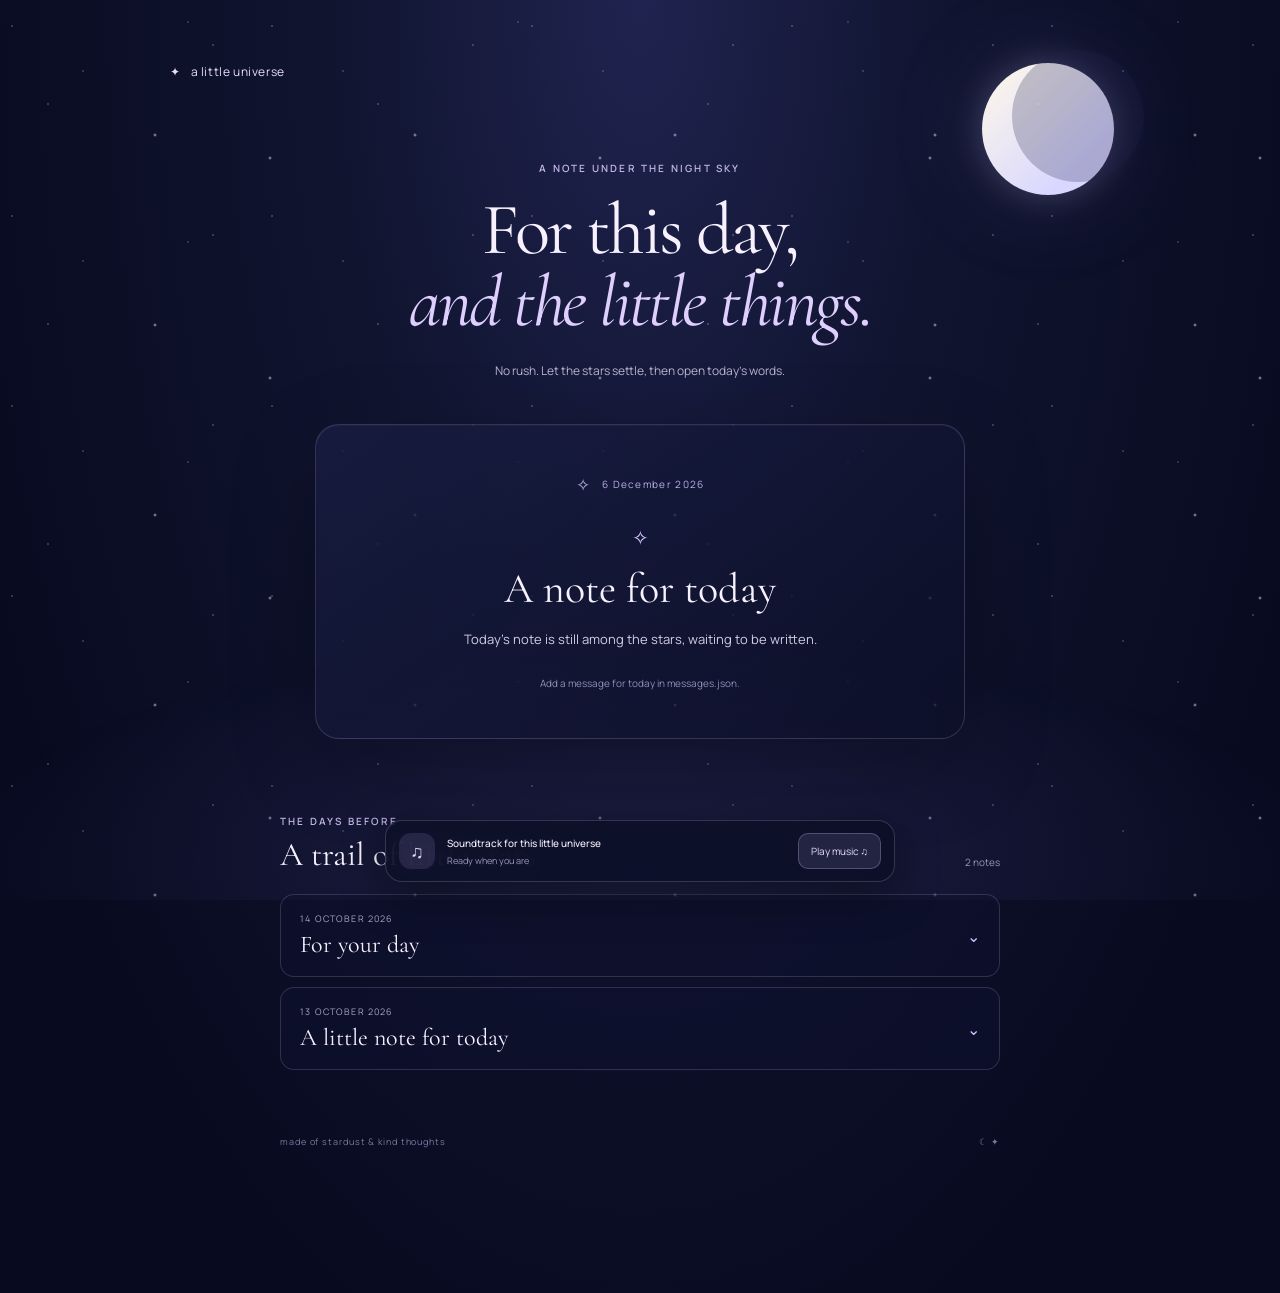
==== index.html @ 82e2c215 "Add files via upload" ====
<!doctype html>
<html lang="en">
<head>
<meta charset="utf-8"><meta name="viewport" content="width=device-width, initial-scale=1"><meta name="theme-color" content="#080b20"><meta name="description" content="A small universe of thoughtful daily messages."><title>A Little Universe ✦</title>
<link rel="preconnect" href="https://fonts.googleapis.com"><link rel="preconnect" href="https://fonts.gstatic.com" crossorigin><link href="https://fonts.googleapis.com/css2?family=Cormorant+Garamond:wght@400;500;600&family=Manrope:wght@300;400;500;600&display=swap" rel="stylesheet"><link rel="stylesheet" href="./styles.css"><script src="./app.js" defer></script>
</head>
<body>
<div class="sky" aria-hidden="true"><div class="moon"></div><div class="stars stars-a"></div><div class="stars stars-b"></div><div class="shooting-star"></div><div class="horizon-glow"></div></div>
<main class="shell">
<section id="universe" class="universe"><header class="topbar"><a class="wordmark" href="#" aria-label="A Little Universe home">✦ <span>a little universe</span></a></header>
<section class="welcome"><p class="eyebrow">A NOTE UNDER THE NIGHT SKY</p><h1>For this day,<br><em>and the little things.</em></h1><p class="welcome-copy">No rush. Let the stars settle, then open today's words.</p></section>
<section class="message-card panel" aria-live="polite"><div class="card-topline"><span class="tiny-star">✧</span><span id="today-date" class="date-label"></span></div><div id="today-content" class="today-content"><div class="placeholder-orbit">✧</div><h2>One small moment</h2><p>Your note is waiting here.</p></div><button id="reveal-button" class="primary-button reveal-button" type="button">Reveal today's message <span>♡</span></button><p id="reveal-hint" class="hint">A little note, just for today.</p></section>
<section class="archive-section"><div class="section-heading"><div><p class="eyebrow">THE DAYS BEFORE</p><h2>A trail of little stars</h2></div><span class="archive-count" id="archive-count">0 notes</span></div><div id="archive-list" class="archive-list"></div><p id="archive-empty" class="empty-note hidden">The older stars will appear here as the days go by.</p></section>
<footer class="footer"><span>made of stardust & kind thoughts</span><span>☾ ✦</span></footer></section>
</main>
<div id="music-dock" class="music-dock"><div class="music-symbol">♫</div><div class="music-copy"><strong>Soundtrack for this little universe</strong><span id="music-status">Ready when you are</span></div><button id="music-toggle" class="music-button" type="button">Play music ♫</button></div><div id="player-holder" class="player-holder" aria-hidden="true"></div>
</body></html>
---- styles.css ----
:root{color-scheme:dark;--night:#080b20;--ink:#f7f1ff;--muted:#b9b5d1;--lilac:#d8c5ff;--line:rgba(228,219,255,.16)}*{box-sizing:border-box}html{min-height:100%;background:var(--night)}body{margin:0;min-height:100vh;color:var(--ink);font-family:Manrope,sans-serif;background:radial-gradient(ellipse at 50% 0%,#20234f 0%,#10142f 35%,#080b20 78%);overflow-x:hidden}button,input{font:inherit}button{cursor:pointer}button:focus-visible,input:focus-visible{outline:2px solid #e1caff;outline-offset:4px}.sky{position:fixed;inset:0;overflow:hidden;pointer-events:none;z-index:0}.moon{position:absolute;top:7%;right:13%;width:clamp(74px,11vw,132px);aspect-ratio:1;border-radius:50%;background:linear-gradient(135deg,#fff9e8,#d9d7ff 75%);box-shadow:0 0 34px #dad5ff38,0 0 110px #a99fff24}.moon:after{content:"";position:absolute;width:100%;height:100%;border-radius:50%;background:#20234b;left:23%;top:-10%;opacity:.25}.stars{position:absolute;inset:0;opacity:.65;background-repeat:repeat}.stars-a{background-image:radial-gradient(1px 1px at 12px 26px,#fff,transparent),radial-gradient(1px 1px at 83px 71px,#d8d5ff,transparent),radial-gradient(2px 2px at 155px 135px,#fff,transparent),radial-gradient(1px 1px at 213px 45px,#fff,transparent);background-size:260px 190px;animation:twinkle 7s ease-in-out infinite alternate}.stars-b{background-image:radial-gradient(1px 1px at 48px 104px,#fff,transparent),radial-gradient(1px 1px at 188px 22px,#c8c7ff,transparent),radial-gradient(2px 2px at 270px 158px,#fff,transparent);background-size:330px 220px;animation:twinkle 9s ease-in-out infinite alternate-reverse}.shooting-star{position:absolute;top:17%;left:12%;width:90px;height:1px;background:linear-gradient(90deg,transparent,#ffffffcc,transparent);transform:rotate(-35deg);opacity:0;animation:shooting 13s ease-in-out 3s infinite}.horizon-glow{position:absolute;bottom:-24%;left:-10%;width:120%;height:55%;background:radial-gradient(ellipse,#53499438,transparent 65%)}.shell{position:relative;z-index:1;width:min(100% - 36px,940px);margin:0 auto;padding:7vh 0 145px}.panel{background:linear-gradient(145deg,#191d42c7,#0c0f27b8);border:1px solid var(--line);box-shadow:0 25px 90px #0003,inset 0 1px #ffffff09;backdrop-filter:blur(16px)}.gate{width:min(100%,490px);margin:4vh auto 0;padding:clamp(30px,7vw,58px);border-radius:28px;text-align:center}.tiny-orbit{width:55px;height:55px;margin:0 auto 24px;border:1px solid #dcd0ff59;border-radius:50%;display:grid;place-items:center;color:var(--lilac);font-size:25px;box-shadow:0 0 30px #c0a8ff1f}.eyebrow{margin:0 0 16px;font-size:10px;letter-spacing:.22em;font-weight:600;color:#c3b7e9}h1,h2{font-family:"Cormorant Garamond",Georgia,serif;font-weight:400}.gate h1,.welcome h1{margin:0;font-size:clamp(47px,8vw,73px);line-height:.98;letter-spacing:-.035em}h1 em{color:#dfcfff;font-weight:400}.intro{color:var(--muted);line-height:1.8;font-size:13px;margin:22px 0 32px}.login-form{text-align:left}.login-form label{display:block;margin:0 0 9px;font-size:11px;letter-spacing:.08em;color:#d9d3ed}.password-wrap{position:relative}.password-wrap input{width:100%;border:1px solid #e0d8ff33;border-radius:12px;background:#0508197a;padding:15px 48px 15px 15px;color:white;outline:none}.password-wrap input::placeholder{color:#777996}.eye-button{position:absolute;right:7px;top:50%;transform:translateY(-50%);background:transparent;border:0;color:#bcb2e4;padding:9px}.primary-button{border:1px solid #ffffff42;color:#20182e;background:linear-gradient(105deg,#f0e4ff,#cdb7ff);border-radius:12px;padding:14px 18px;width:100%;margin-top:14px;font-size:12px;font-weight:600;box-shadow:0 8px 28px #ae91ff1f;transition:transform .25s,box-shadow .25s}.primary-button:hover{transform:translateY(-2px);box-shadow:0 12px 32px #ae91ff33}.primary-button span{margin-left:8px;font-size:16px}.error{min-height:16px;margin:10px 0 0;font-size:11px;color:#ffb8cf;text-align:center}.gate-foot{color:#777caa;font-size:10px;letter-spacing:.1em;margin:30px 0 0}.hidden{display:none!important}.universe{animation:fade-up .8s ease both}.topbar{display:flex;align-items:center;justify-content:space-between;gap:15px;margin-bottom:9vh}.wordmark{text-decoration:none;color:#e7dcff;display:flex;gap:10px;align-items:center;font-size:12px;letter-spacing:.05em}.quiet-button{border:1px solid var(--line);border-radius:99px;background:#10122d59;color:#c7c0e2;padding:9px 13px;font-size:10px}.welcome{text-align:center;margin-bottom:42px}.welcome .eyebrow{margin-bottom:20px}.welcome-copy{color:var(--muted);font-size:12px;line-height:1.8;margin:22px auto 0;max-width:360px}.message-card{width:min(100%,650px);margin:0 auto;border-radius:24px;padding:clamp(25px,6vw,48px);text-align:center;min-height:300px}.card-topline{display:flex;align-items:center;justify-content:center;gap:11px;color:#bcb1e4;font-size:10px;letter-spacing:.13em}.tiny-star{font-size:17px}.today-content{padding:28px 0 10px}.placeholder-orbit{margin:0 auto 12px;font-size:20px;color:#dfcaff;animation:breathe 4s ease-in-out infinite}.today-content h2{font-size:clamp(30px,5vw,42px);margin:0 0 13px}.today-content p{white-space:pre-wrap;color:#d2cee3;line-height:1.95;font-size:13px;max-width:470px;margin:0 auto}.reveal-button{max-width:285px;margin-top:24px}.hint{font-size:10px;color:#8f91b6;margin:14px 0 0}.archive-section{margin:75px auto 0;width:min(100%,720px)}.section-heading{display:flex;align-items:end;justify-content:space-between;gap:15px;margin-bottom:20px}.section-heading .eyebrow{margin-bottom:7px}.section-heading h2{font-size:33px;margin:0}.archive-count{color:#9996bb;font-size:10px;white-space:nowrap;padding-bottom:5px}.archive-list{display:grid;gap:10px}.archive-item{border:1px solid var(--line);border-radius:14px;background:#10133085;overflow:hidden}.archive-toggle{display:flex;width:100%;text-align:left;align-items:center;justify-content:space-between;gap:20px;padding:17px 19px;background:transparent;border:0;color:var(--ink)}.archive-meta{display:grid;gap:5px}.archive-date{color:#a9a5c9;font-size:9px;letter-spacing:.13em;text-transform:uppercase}.archive-title{font-family:"Cormorant Garamond",Georgia,serif;font-size:24px;font-weight:400}.archive-chevron{color:#d7c5ff;transition:transform .2s}.archive-item.open .archive-chevron{transform:rotate(180deg)}.archive-message{display:none;border-top:1px solid var(--line);padding:18px 20px 22px;color:#d1cde1;font-size:12px;line-height:1.9;white-space:pre-wrap}.archive-item.open .archive-message{display:block;animation:fade-up .35s ease both}.empty-note{font-size:12px;color:#a5a0c3;border:1px dashed var(--line);border-radius:14px;padding:25px;text-align:center}.footer{display:flex;justify-content:space-between;margin:65px auto 0;max-width:720px;color:#777b9f;font-size:9px;letter-spacing:.1em}.music-dock{position:fixed;z-index:5;left:50%;bottom:18px;transform:translateX(-50%);width:min(calc(100% - 28px),510px);display:flex;align-items:center;gap:12px;padding:12px 13px;border:1px solid #dfd5ff30;border-radius:17px;background:#0c0f27e0;box-shadow:0 12px 45px #0006;backdrop-filter:blur(20px)}.music-symbol{flex:0 0 36px;width:36px;height:36px;border-radius:12px;display:grid;place-items:center;color:#e6d9ff;background:#cab3ff21;font-size:18px}.music-copy{flex:1;min-width:0;display:grid;gap:4px}.music-copy strong{font-size:10px;font-weight:500}.music-copy span{color:#9996b9;font-size:9px}.music-button{border:1px solid #ded1ff40;background:#cdb9ff1f;color:#e7ddff;border-radius:10px;padding:10px 12px;font-size:10px;white-space:nowrap}.player-holder{position:fixed;width:1px;height:1px;left:-10px;bottom:-10px;overflow:hidden}@keyframes twinkle{from{opacity:.32}to{opacity:.82}}@keyframes shooting{0%,72%,100%{opacity:0;transform:translate(0,0) rotate(-35deg)}74%{opacity:.8}79%{opacity:0;transform:translate(140px,90px) rotate(-35deg)}}@keyframes breathe{0%,100%{opacity:.65;transform:scale(1)}50%{opacity:1;transform:scale(1.08)}}@keyframes fade-up{from{opacity:0;transform:translateY(9px)}to{opacity:1;transform:translateY(0)}}@media(prefers-reduced-motion:reduce){*,*::before,*::after{animation-duration:.01ms!important;animation-iteration-count:1!important;scroll-behavior:auto!important;transition-duration:.01ms!important}}@media(max-width:560px){.shell{width:min(100% - 24px,940px);padding-top:5vh}.gate{margin-top:3vh;border-radius:22px}.moon{top:4%;right:-4%;opacity:.72}.topbar{margin-bottom:7vh}.welcome h1{font-size:clamp(44px,13vw,62px)}.message-card{border-radius:20px}.archive-section{margin-top:58px}.section-heading h2{font-size:29px}.music-dock{bottom:10px;gap:8px;padding:9px}.music-copy strong{font-size:9px}.music-button{padding:10px 9px}}
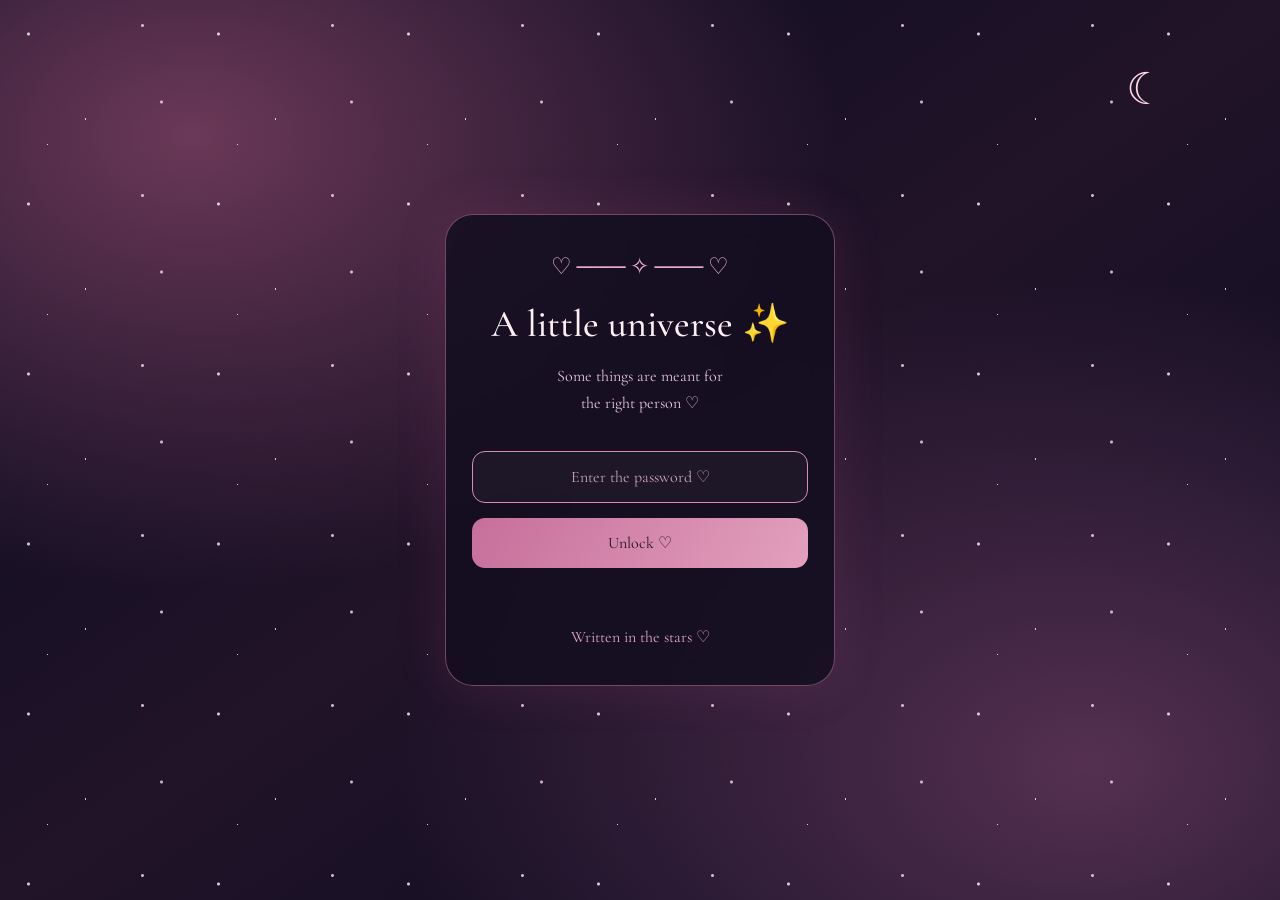
==== commit dcebcfde: "Update index.html" ====
--- a/index.html
+++ b/index.html
@@ -1,10 +1,134 @@
+
 <!doctype html>
 <html lang="en">
 <head>
 <meta charset="utf-8"><meta name="viewport" content="width=device-width, initial-scale=1"><meta name="theme-color" content="#080b20"><meta name="description" content="A small universe of thoughtful daily messages."><title>A Little Universe ✦</title>
 <link rel="preconnect" href="https://fonts.googleapis.com"><link rel="preconnect" href="https://fonts.gstatic.com" crossorigin><link href="https://fonts.googleapis.com/css2?family=Cormorant+Garamond:wght@400;500;600&family=Manrope:wght@300;400;500;600&display=swap" rel="stylesheet"><link rel="stylesheet" href="./styles.css"><script src="./app.js" defer></script>
+
+<style>
+/* Password screen only — existing website styles remain unchanged */
+#password-screen {
+  position: fixed;
+  inset: 0;
+  z-index: 10000;
+  display: flex;
+  align-items: center;
+  justify-content: center;
+  padding: 24px;
+  overflow: auto;
+  color: #fff0f6;
+  text-align: center;
+  font-family: 'Cormorant Garamond', Georgia, serif;
+  background:
+    radial-gradient(ellipse at 15% 15%, #6b3858 0%, transparent 42%),
+    radial-gradient(ellipse at 85% 85%, #553050 0%, transparent 45%),
+    linear-gradient(145deg, #080b20, #211328, #080b20);
+}
+#password-screen[hidden] { display: none !important; }
+.password-stars {
+  position: absolute;
+  inset: 0;
+  pointer-events: none;
+  opacity: .8;
+  background-image:
+    radial-gradient(2px 2px at 15% 20%, #fff 50%, transparent 100%),
+    radial-gradient(2px 2px at 75% 15%, #ffd8e9 50%, transparent 100%),
+    radial-gradient(1px 1px at 45% 70%, #fff 50%, transparent 100%),
+    radial-gradient(2px 2px at 85% 60%, #ffd8e9 50%, transparent 100%),
+    radial-gradient(1px 1px at 25% 85%, #fff 50%, transparent 100%);
+  background-size: 190px 170px;
+}
+.password-moon {
+  position: absolute;
+  top: 7%;
+  right: 9%;
+  color: #ffd7e7;
+  font-size: 44px;
+}
+.password-card {
+  position: relative;
+  width: 100%;
+  max-width: 390px;
+  padding: 38px 26px;
+  border: 1px solid #d98bb477;
+  border-radius: 28px;
+  background: #130e20dc;
+  box-shadow: 0 0 50px #d45b9b25;
+  backdrop-filter: blur(12px);
+}
+.password-ornament { color: #f5b3d0; font-size: 23px; }
+.password-card h1 {
+  margin: 20px 0 12px;
+  font-family: 'Cormorant Garamond', Georgia, serif;
+  font-size: 38px;
+  font-weight: 500;
+  color: #fff0f6;
+}
+.password-card p {
+  color: #e6c9dc;
+  line-height: 1.7;
+}
+#password-input {
+  width: 100%;
+  margin-top: 18px;
+  padding: 15px;
+  border: 1px solid #d98bb4;
+  border-radius: 13px;
+  outline: none;
+  background: #ffffff08;
+  color: white;
+  text-align: center;
+  font-size: 16px;
+}
+#password-input::placeholder { color: #c7a4ba; }
+#password-submit {
+  width: 100%;
+  margin-top: 15px;
+  padding: 15px;
+  border: none;
+  border-radius: 13px;
+  background: linear-gradient(120deg, #c66f9b, #e3a0bd);
+  color: #281326;
+  font-size: 16px;
+  cursor: pointer;
+}
+#password-error {
+  min-height: 22px;
+  margin-bottom: 0;
+  color: #ffb9d4;
+  font-family: 'Manrope', sans-serif;
+  font-size: 13px;
+}
+.password-footer { margin-top: 24px; color: #dca9c6; }
+</style>
 </head>
+
 <body>
+
+<!-- New romantic password screen -->
+<div id="password-screen">
+  <div class="password-stars" aria-hidden="true"></div>
+  <div class="password-moon" aria-hidden="true">☾</div>
+
+  <section class="password-card">
+    <div class="password-ornament">♡ ─── ✧ ─── ♡</div>
+    <h1>A little universe ✨</h1>
+    <p>Some things are meant for<br>the right person ♡</p>
+
+    <form id="password-form">
+      <input id="password-input" type="password"
+        placeholder="Enter the password ♡"
+        autocomplete="off" required>
+      <button id="password-submit" type="submit">Unlock ♡</button>
+      <p id="password-error" aria-live="polite"></p>
+    </form>
+
+    <div class="password-footer">Written in the stars ♡</div>
+  </section>
+</div>
+
+<!-- Your original website interface — unchanged -->
+<div id="website-content" hidden>
 <div class="sky" aria-hidden="true"><div class="moon"></div><div class="stars stars-a"></div><div class="stars stars-b"></div><div class="shooting-star"></div><div class="horizon-glow"></div></div>
 <main class="shell">
 <section id="universe" class="universe"><header class="topbar"><a class="wordmark" href="#" aria-label="A Little Universe home">✦ <span>a little universe</span></a></header>
@@ -14,4 +138,33 @@
 <footer class="footer"><span>made of stardust & kind thoughts</span><span>☾ ✦</span></footer></section>
 </main>
 <div id="music-dock" class="music-dock"><div class="music-symbol">♫</div><div class="music-copy"><strong>Soundtrack for this little universe</strong><span id="music-status">Ready when you are</span></div><button id="music-toggle" class="music-button" type="button">Play music ♫</button></div><div id="player-holder" class="player-holder" aria-hidden="true"></div>
-</body></html>
+</div>
+
+<script>
+(function () {
+  const screen = document.getElementById("password-screen");
+  const content = document.getElementById("website-content");
+  const form = document.getElementById("password-form");
+  const input = document.getElementById("password-input");
+  const error = document.getElementById("password-error");
+
+  // Keep the existing interface hidden until the correct password is entered.
+  form.addEventListener("submit", function (event) {
+    event.preventDefault();
+
+    if (input.value === "Muskan") {
+      screen.hidden = true;
+      content.hidden = false;
+      content.removeAttribute("hidden");
+      input.value = "";
+    } else {
+      error.textContent = "Not quite! Try again ♡";
+      input.value = "";
+      input.focus();
+    }
+  });
+})();
+</script>
+
+</body>
+</html>
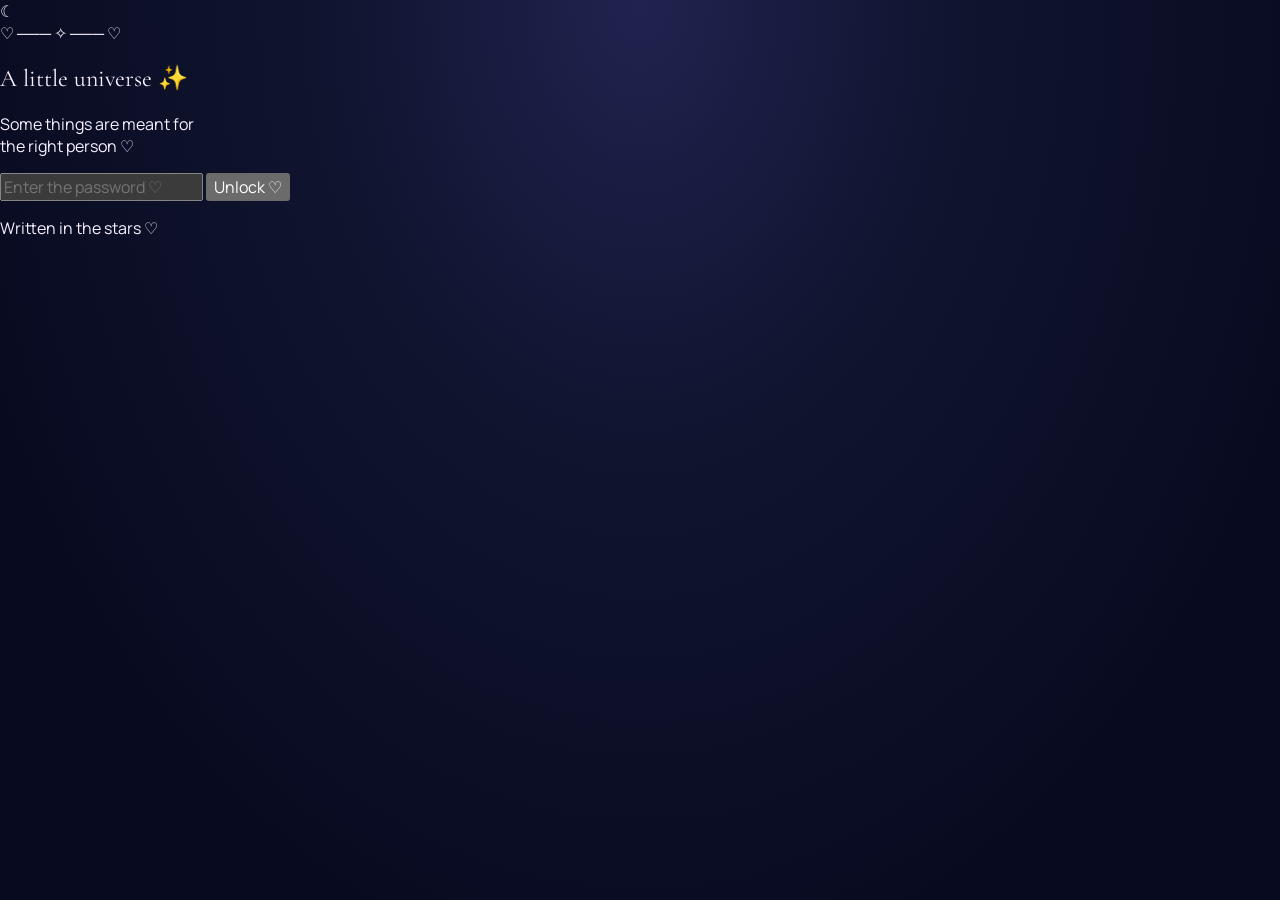
==== commit 1aaee56e: "Update index.html" ====
--- a/index.html
+++ b/index.html
@@ -2,169 +2,137 @@
 <!doctype html>
 <html lang="en">
 <head>
-<meta charset="utf-8"><meta name="viewport" content="width=device-width, initial-scale=1"><meta name="theme-color" content="#080b20"><meta name="description" content="A small universe of thoughtful daily messages."><title>A Little Universe ✦</title>
-<link rel="preconnect" href="https://fonts.googleapis.com"><link rel="preconnect" href="https://fonts.gstatic.com" crossorigin><link href="https://fonts.googleapis.com/css2?family=Cormorant+Garamond:wght@400;500;600&family=Manrope:wght@300;400;500;600&display=swap" rel="stylesheet"><link rel="stylesheet" href="./styles.css"><script src="./app.js" defer></script>
+  <meta charset="utf-8">
+  <meta name="viewport" content="width=device-width, initial-scale=1">
+  <meta name="theme-color" content="#080b20">
+  <meta name="description" content="A small universe of thoughtful daily messages.">
+  <title>A Little Universe ✦</title>
 
-<style>
-/* Password screen only — existing website styles remain unchanged */
-#password-screen {
-  position: fixed;
-  inset: 0;
-  z-index: 10000;
-  display: flex;
-  align-items: center;
-  justify-content: center;
-  padding: 24px;
-  overflow: auto;
-  color: #fff0f6;
-  text-align: center;
-  font-family: 'Cormorant Garamond', Georgia, serif;
-  background:
-    radial-gradient(ellipse at 15% 15%, #6b3858 0%, transparent 42%),
-    radial-gradient(ellipse at 85% 85%, #553050 0%, transparent 45%),
-    linear-gradient(145deg, #080b20, #211328, #080b20);
-}
-#password-screen[hidden] { display: none !important; }
-.password-stars {
-  position: absolute;
-  inset: 0;
-  pointer-events: none;
-  opacity: .8;
-  background-image:
-    radial-gradient(2px 2px at 15% 20%, #fff 50%, transparent 100%),
-    radial-gradient(2px 2px at 75% 15%, #ffd8e9 50%, transparent 100%),
-    radial-gradient(1px 1px at 45% 70%, #fff 50%, transparent 100%),
-    radial-gradient(2px 2px at 85% 60%, #ffd8e9 50%, transparent 100%),
-    radial-gradient(1px 1px at 25% 85%, #fff 50%, transparent 100%);
-  background-size: 190px 170px;
-}
-.password-moon {
-  position: absolute;
-  top: 7%;
-  right: 9%;
-  color: #ffd7e7;
-  font-size: 44px;
-}
-.password-card {
-  position: relative;
-  width: 100%;
-  max-width: 390px;
-  padding: 38px 26px;
-  border: 1px solid #d98bb477;
-  border-radius: 28px;
-  background: #130e20dc;
-  box-shadow: 0 0 50px #d45b9b25;
-  backdrop-filter: blur(12px);
-}
-.password-ornament { color: #f5b3d0; font-size: 23px; }
-.password-card h1 {
-  margin: 20px 0 12px;
-  font-family: 'Cormorant Garamond', Georgia, serif;
-  font-size: 38px;
-  font-weight: 500;
-  color: #fff0f6;
-}
-.password-card p {
-  color: #e6c9dc;
-  line-height: 1.7;
-}
-#password-input {
-  width: 100%;
-  margin-top: 18px;
-  padding: 15px;
-  border: 1px solid #d98bb4;
-  border-radius: 13px;
-  outline: none;
-  background: #ffffff08;
-  color: white;
-  text-align: center;
-  font-size: 16px;
-}
-#password-input::placeholder { color: #c7a4ba; }
-#password-submit {
-  width: 100%;
-  margin-top: 15px;
-  padding: 15px;
-  border: none;
-  border-radius: 13px;
-  background: linear-gradient(120deg, #c66f9b, #e3a0bd);
-  color: #281326;
-  font-size: 16px;
-  cursor: pointer;
-}
-#password-error {
-  min-height: 22px;
-  margin-bottom: 0;
-  color: #ffb9d4;
-  font-family: 'Manrope', sans-serif;
-  font-size: 13px;
-}
-.password-footer { margin-top: 24px; color: #dca9c6; }
-</style>
+  <link rel="preconnect" href="https://fonts.googleapis.com">
+  <link rel="preconnect" href="https://fonts.gstatic.com" crossorigin>
+  <link href="https://fonts.googleapis.com/css2?family=Cormorant+Garamond:wght@400;500;600&family=Manrope:wght@300;400;500;600&display=swap" rel="stylesheet">
+  <link rel="stylesheet" href="./styles.css">
+  <script src="./app.js" defer></script>
 </head>
-
 <body>
 
-<!-- New romantic password screen -->
-<div id="password-screen">
-  <div class="password-stars" aria-hidden="true"></div>
-  <div class="password-moon" aria-hidden="true">☾</div>
+  <!-- Password screen -->
+  <div id="password-screen">
+    <div class="password-stars" aria-hidden="true"></div>
+    <div class="password-moon" aria-hidden="true">☾</div>
+    <section class="password-card">
+      <div class="password-ornament">♡ ─── ✧ ─── ♡</div>
+      <h1>A little universe ✨</h1>
+      <p>Some things are meant for<br>the right person ♡</p>
+      <form id="password-form">
+        <input id="password-input" type="password"
+          placeholder="Enter the password ♡" autocomplete="off" required>
+        <button id="password-submit" type="submit">Unlock ♡</button>
+        <p id="password-error" aria-live="polite"></p>
+      </form>
+      <div class="password-footer">Written in the stars ♡</div>
+    </section>
+  </div>
 
-  <section class="password-card">
-    <div class="password-ornament">♡ ─── ✧ ─── ♡</div>
-    <h1>A little universe ✨</h1>
-    <p>Some things are meant for<br>the right person ♡</p>
+  <!-- Website -->
+  <div id="website-content" hidden>
+    <div class="sky" aria-hidden="true">
+      <div class="nebula nebula-one"></div>
+      <div class="nebula nebula-two"></div>
+      <div class="moon"></div>
+      <div class="stars stars-a"></div>
+      <div class="stars stars-b"></div>
+      <div class="shooting-star"></div>
+      <div class="horizon-glow"></div>
+    </div>
 
-    <form id="password-form">
-      <input id="password-input" type="password"
-        placeholder="Enter the password ♡"
-        autocomplete="off" required>
-      <button id="password-submit" type="submit">Unlock ♡</button>
-      <p id="password-error" aria-live="polite"></p>
-    </form>
+    <main class="shell">
+      <section id="universe" class="universe">
+        <header class="topbar">
+          <a class="wordmark" href="#" aria-label="A Little Universe home">
+            ✦ <span>a little universe</span>
+          </a>
+        </header>
 
-    <div class="password-footer">Written in the stars ♡</div>
-  </section>
-</div>
+        <section class="welcome">
+          <p class="eyebrow">A NOTE UNDER THE NIGHT SKY</p>
+          <h1>For this day,<br><em>and the little things.</em></h1>
+          <p class="welcome-copy">No rush. Let the stars settle, then open today's words.</p>
+        </section>
 
-<!-- Your original website interface — unchanged -->
-<div id="website-content" hidden>
-<div class="sky" aria-hidden="true"><div class="moon"></div><div class="stars stars-a"></div><div class="stars stars-b"></div><div class="shooting-star"></div><div class="horizon-glow"></div></div>
-<main class="shell">
-<section id="universe" class="universe"><header class="topbar"><a class="wordmark" href="#" aria-label="A Little Universe home">✦ <span>a little universe</span></a></header>
-<section class="welcome"><p class="eyebrow">A NOTE UNDER THE NIGHT SKY</p><h1>For this day,<br><em>and the little things.</em></h1><p class="welcome-copy">No rush. Let the stars settle, then open today's words.</p></section>
-<section class="message-card panel" aria-live="polite"><div class="card-topline"><span class="tiny-star">✧</span><span id="today-date" class="date-label"></span></div><div id="today-content" class="today-content"><div class="placeholder-orbit">✧</div><h2>One small moment</h2><p>Your note is waiting here.</p></div><button id="reveal-button" class="primary-button reveal-button" type="button">Reveal today's message <span>♡</span></button><p id="reveal-hint" class="hint">A little note, just for today.</p></section>
-<section class="archive-section"><div class="section-heading"><div><p class="eyebrow">THE DAYS BEFORE</p><h2>A trail of little stars</h2></div><span class="archive-count" id="archive-count">0 notes</span></div><div id="archive-list" class="archive-list"></div><p id="archive-empty" class="empty-note hidden">The older stars will appear here as the days go by.</p></section>
-<footer class="footer"><span>made of stardust & kind thoughts</span><span>☾ ✦</span></footer></section>
-</main>
-<div id="music-dock" class="music-dock"><div class="music-symbol">♫</div><div class="music-copy"><strong>Soundtrack for this little universe</strong><span id="music-status">Ready when you are</span></div><button id="music-toggle" class="music-button" type="button">Play music ♫</button></div><div id="player-holder" class="player-holder" aria-hidden="true"></div>
-</div>
+        <section class="message-card panel" aria-live="polite">
+          <div class="card-topline">
+            <span class="tiny-star">✧</span>
+            <span id="today-date" class="date-label"></span>
+          </div>
 
-<script>
-(function () {
-  const screen = document.getElementById("password-screen");
-  const content = document.getElementById("website-content");
-  const form = document.getElementById("password-form");
-  const input = document.getElementById("password-input");
-  const error = document.getElementById("password-error");
+          <div id="today-content" class="today-content">
+            <div class="placeholder-orbit">✧</div>
+            <h2>One small moment</h2>
+            <p>Your note is waiting here.</p>
+          </div>
 
-  // Keep the existing interface hidden until the correct password is entered.
-  form.addEventListener("submit", function (event) {
-    event.preventDefault();
+          <button id="reveal-button" class="primary-button reveal-button" type="button">
+            Reveal today's message <span>♡</span>
+          </button>
+          <p id="reveal-hint" class="hint">A little note, just for today.</p>
 
-    if (input.value === "Muskan") {
-      screen.hidden = true;
-      content.hidden = false;
-      content.removeAttribute("hidden");
-      input.value = "";
-    } else {
-      error.textContent = "Not quite! Try again ♡";
-      input.value = "";
-      input.focus();
-    }
-  });
-})();
-</script>
+          <!-- Today's date-linked music -->
+          <div id="today-music" class="track-player" hidden>
+            <div class="track-icon">♫</div>
+            <div class="track-info">
+              <strong id="today-song-name">Today's soundtrack</strong>
+              <span id="today-song-status">A song for this day</span>
+            </div>
+            <button id="today-play" class="track-button" type="button">▶ Play</button>
+          </div>
+        </section>
 
+        <section class="archive-section">
+          <div class="section-heading">
+            <div>
+              <p class="eyebrow">THE DAYS BEFORE</p>
+              <h2>A trail of little stars</h2>
+            </div>
+            <span class="archive-count" id="archive-count">0 notes</span>
+          </div>
+
+          <div id="archive-list" class="archive-list"></div>
+          <p id="archive-empty" class="empty-note hidden">
+            The older stars will appear here as the days go by.
+          </p>
+        </section>
+
+        <footer class="footer">
+          <span>made of stardust & kind thoughts</span>
+          <span>☾ ✦</span>
+        </footer>
+      </section>
+    </main>
+  </div>
+
+  <script>
+    (() => {
+      const screen = document.getElementById("password-screen");
+      const content = document.getElementById("website-content");
+      const form = document.getElementById("password-form");
+      const input = document.getElementById("password-input");
+      const error = document.getElementById("password-error");
+
+      form.addEventListener("submit", (event) => {
+        event.preventDefault();
+
+        if (input.value === "Muskan") {
+          screen.hidden = true;
+          content.hidden = false;
+          input.value = "";
+        } else {
+          error.textContent = "Not quite! Try again ♡";
+          input.value = "";
+          input.focus();
+        }
+      });
+    })();
+  </script>
 </body>
 </html>
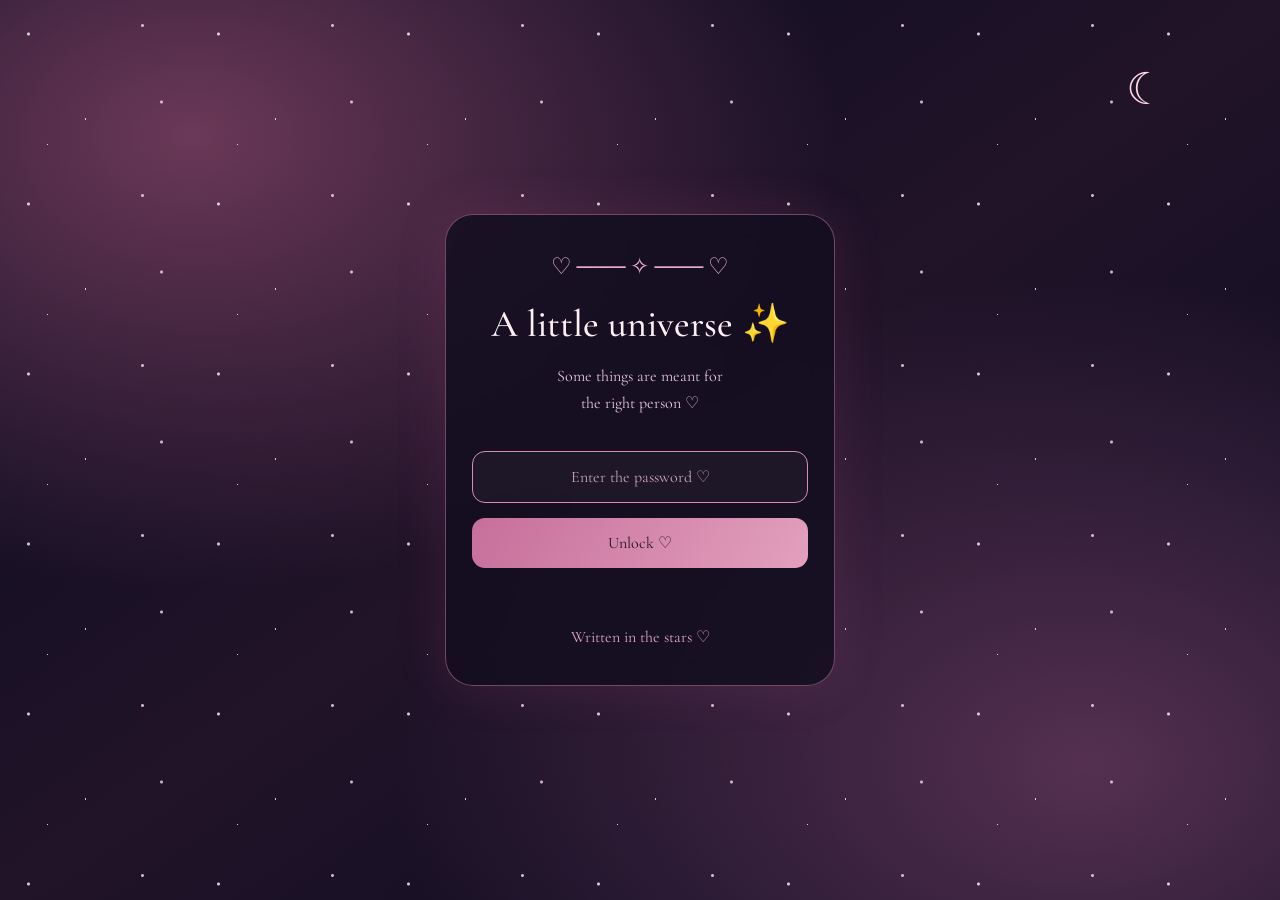
==== commit db5e6e2f: "Update index.html" ====
--- a/index.html
+++ b/index.html
@@ -20,34 +20,52 @@
   <div id="password-screen">
     <div class="password-stars" aria-hidden="true"></div>
     <div class="password-moon" aria-hidden="true">☾</div>
+
     <section class="password-card">
       <div class="password-ornament">♡ ─── ✧ ─── ♡</div>
       <h1>A little universe ✨</h1>
       <p>Some things are meant for<br>the right person ♡</p>
+
       <form id="password-form">
         <input id="password-input" type="password"
           placeholder="Enter the password ♡" autocomplete="off" required>
         <button id="password-submit" type="submit">Unlock ♡</button>
         <p id="password-error" aria-live="polite"></p>
       </form>
+
       <div class="password-footer">Written in the stars ♡</div>
     </section>
   </div>
 
   <!-- Website -->
   <div id="website-content" hidden>
+
     <div class="sky" aria-hidden="true">
       <div class="nebula nebula-one"></div>
       <div class="nebula nebula-two"></div>
-      <div class="moon"></div>
+      <div class="nebula nebula-three"></div>
+
+      <div class="moon-halo"></div>
+      <div class="moon">
+        <span class="moon-crater crater-one"></span>
+        <span class="moon-crater crater-two"></span>
+        <span class="moon-crater crater-three"></span>
+      </div>
+
       <div class="stars stars-a"></div>
       <div class="stars stars-b"></div>
+      <div class="stars stars-c"></div>
+
+      <div class="constellation constellation-one"></div>
+      <div class="constellation constellation-two"></div>
+
       <div class="shooting-star"></div>
       <div class="horizon-glow"></div>
     </div>
 
     <main class="shell">
       <section id="universe" class="universe">
+
         <header class="topbar">
           <a class="wordmark" href="#" aria-label="A Little Universe home">
             ✦ <span>a little universe</span>
@@ -57,13 +75,23 @@
         <section class="welcome">
           <p class="eyebrow">A NOTE UNDER THE NIGHT SKY</p>
           <h1>For this day,<br><em>and the little things.</em></h1>
-          <p class="welcome-copy">No rush. Let the stars settle, then open today's words.</p>
+          <p class="welcome-copy">
+            No rush. Let the stars settle, then open today's words.
+          </p>
         </section>
 
         <section class="message-card panel" aria-live="polite">
+
           <div class="card-topline">
             <span class="tiny-star">✧</span>
             <span id="today-date" class="date-label"></span>
+
+            <!-- Small today's music button -->
+            <button id="today-play" class="music-icon-button"
+              type="button" aria-label="Play today's song"
+              title="Play today's song" hidden>
+              <span class="music-symbol">♫</span>
+            </button>
           </div>
 
           <div id="today-content" class="today-content">
@@ -75,17 +103,11 @@
           <button id="reveal-button" class="primary-button reveal-button" type="button">
             Reveal today's message <span>♡</span>
           </button>
-          <p id="reveal-hint" class="hint">A little note, just for today.</p>
 
-          <!-- Today's date-linked music -->
-          <div id="today-music" class="track-player" hidden>
-            <div class="track-icon">♫</div>
-            <div class="track-info">
-              <strong id="today-song-name">Today's soundtrack</strong>
-              <span id="today-song-status">A song for this day</span>
-            </div>
-            <button id="today-play" class="track-button" type="button">▶ Play</button>
-          </div>
+          <p id="reveal-hint" class="hint">
+            A little note, just for today.
+          </p>
+
         </section>
 
         <section class="archive-section">
@@ -98,6 +120,7 @@
           </div>
 
           <div id="archive-list" class="archive-list"></div>
+
           <p id="archive-empty" class="empty-note hidden">
             The older stars will appear here as the days go by.
           </p>
@@ -107,10 +130,12 @@
           <span>made of stardust & kind thoughts</span>
           <span>☾ ✦</span>
         </footer>
+
       </section>
     </main>
   </div>
 
+  <!-- Password verification -->
   <script>
     (() => {
       const screen = document.getElementById("password-screen");
@@ -134,5 +159,6 @@
       });
     })();
   </script>
+
 </body>
 </html>
--- a/styles.css
+++ b/styles.css
@@ -1 +1,582 @@
-:root{color-scheme:dark;--night:#080b20;--ink:#f7f1ff;--muted:#b9b5d1;--lilac:#d8c5ff;--line:rgba(228,219,255,.16)}*{box-sizing:border-box}html{min-height:100%;background:var(--night)}body{margin:0;min-height:100vh;color:var(--ink);font-family:Manrope,sans-serif;background:radial-gradient(ellipse at 50% 0%,#20234f 0%,#10142f 35%,#080b20 78%);overflow-x:hidden}button,input{font:inherit}button{cursor:pointer}button:focus-visible,input:focus-visible{outline:2px solid #e1caff;outline-offset:4px}.sky{position:fixed;inset:0;overflow:hidden;pointer-events:none;z-index:0}.moon{position:absolute;top:7%;right:13%;width:clamp(74px,11vw,132px);aspect-ratio:1;border-radius:50%;background:linear-gradient(135deg,#fff9e8,#d9d7ff 75%);box-shadow:0 0 34px #dad5ff38,0 0 110px #a99fff24}.moon:after{content:"";position:absolute;width:100%;height:100%;border-radius:50%;background:#20234b;left:23%;top:-10%;opacity:.25}.stars{position:absolute;inset:0;opacity:.65;background-repeat:repeat}.stars-a{background-image:radial-gradient(1px 1px at 12px 26px,#fff,transparent),radial-gradient(1px 1px at 83px 71px,#d8d5ff,transparent),radial-gradient(2px 2px at 155px 135px,#fff,transparent),radial-gradient(1px 1px at 213px 45px,#fff,transparent);background-size:260px 190px;animation:twinkle 7s ease-in-out infinite alternate}.stars-b{background-image:radial-gradient(1px 1px at 48px 104px,#fff,transparent),radial-gradient(1px 1px at 188px 22px,#c8c7ff,transparent),radial-gradient(2px 2px at 270px 158px,#fff,transparent);background-size:330px 220px;animation:twinkle 9s ease-in-out infinite alternate-reverse}.shooting-star{position:absolute;top:17%;left:12%;width:90px;height:1px;background:linear-gradient(90deg,transparent,#ffffffcc,transparent);transform:rotate(-35deg);opacity:0;animation:shooting 13s ease-in-out 3s infinite}.horizon-glow{position:absolute;bottom:-24%;left:-10%;width:120%;height:55%;background:radial-gradient(ellipse,#53499438,transparent 65%)}.shell{position:relative;z-index:1;width:min(100% - 36px,940px);margin:0 auto;padding:7vh 0 145px}.panel{background:linear-gradient(145deg,#191d42c7,#0c0f27b8);border:1px solid var(--line);box-shadow:0 25px 90px #0003,inset 0 1px #ffffff09;backdrop-filter:blur(16px)}.gate{width:min(100%,490px);margin:4vh auto 0;padding:clamp(30px,7vw,58px);border-radius:28px;text-align:center}.tiny-orbit{width:55px;height:55px;margin:0 auto 24px;border:1px solid #dcd0ff59;border-radius:50%;display:grid;place-items:center;color:var(--lilac);font-size:25px;box-shadow:0 0 30px #c0a8ff1f}.eyebrow{margin:0 0 16px;font-size:10px;letter-spacing:.22em;font-weight:600;color:#c3b7e9}h1,h2{font-family:"Cormorant Garamond",Georgia,serif;font-weight:400}.gate h1,.welcome h1{margin:0;font-size:clamp(47px,8vw,73px);line-height:.98;letter-spacing:-.035em}h1 em{color:#dfcfff;font-weight:400}.intro{color:var(--muted);line-height:1.8;font-size:13px;margin:22px 0 32px}.login-form{text-align:left}.login-form label{display:block;margin:0 0 9px;font-size:11px;letter-spacing:.08em;color:#d9d3ed}.password-wrap{position:relative}.password-wrap input{width:100%;border:1px solid #e0d8ff33;border-radius:12px;background:#0508197a;padding:15px 48px 15px 15px;color:white;outline:none}.password-wrap input::placeholder{color:#777996}.eye-button{position:absolute;right:7px;top:50%;transform:translateY(-50%);background:transparent;border:0;color:#bcb2e4;padding:9px}.primary-button{border:1px solid #ffffff42;color:#20182e;background:linear-gradient(105deg,#f0e4ff,#cdb7ff);border-radius:12px;padding:14px 18px;width:100%;margin-top:14px;font-size:12px;font-weight:600;box-shadow:0 8px 28px #ae91ff1f;transition:transform .25s,box-shadow .25s}.primary-button:hover{transform:translateY(-2px);box-shadow:0 12px 32px #ae91ff33}.primary-button span{margin-left:8px;font-size:16px}.error{min-height:16px;margin:10px 0 0;font-size:11px;color:#ffb8cf;text-align:center}.gate-foot{color:#777caa;font-size:10px;letter-spacing:.1em;margin:30px 0 0}.hidden{display:none!important}.universe{animation:fade-up .8s ease both}.topbar{display:flex;align-items:center;justify-content:space-between;gap:15px;margin-bottom:9vh}.wordmark{text-decoration:none;color:#e7dcff;display:flex;gap:10px;align-items:center;font-size:12px;letter-spacing:.05em}.quiet-button{border:1px solid var(--line);border-radius:99px;background:#10122d59;color:#c7c0e2;padding:9px 13px;font-size:10px}.welcome{text-align:center;margin-bottom:42px}.welcome .eyebrow{margin-bottom:20px}.welcome-copy{color:var(--muted);font-size:12px;line-height:1.8;margin:22px auto 0;max-width:360px}.message-card{width:min(100%,650px);margin:0 auto;border-radius:24px;padding:clamp(25px,6vw,48px);text-align:center;min-height:300px}.card-topline{display:flex;align-items:center;justify-content:center;gap:11px;color:#bcb1e4;font-size:10px;letter-spacing:.13em}.tiny-star{font-size:17px}.today-content{padding:28px 0 10px}.placeholder-orbit{margin:0 auto 12px;font-size:20px;color:#dfcaff;animation:breathe 4s ease-in-out infinite}.today-content h2{font-size:clamp(30px,5vw,42px);margin:0 0 13px}.today-content p{white-space:pre-wrap;color:#d2cee3;line-height:1.95;font-size:13px;max-width:470px;margin:0 auto}.reveal-button{max-width:285px;margin-top:24px}.hint{font-size:10px;color:#8f91b6;margin:14px 0 0}.archive-section{margin:75px auto 0;width:min(100%,720px)}.section-heading{display:flex;align-items:end;justify-content:space-between;gap:15px;margin-bottom:20px}.section-heading .eyebrow{margin-bottom:7px}.section-heading h2{font-size:33px;margin:0}.archive-count{color:#9996bb;font-size:10px;white-space:nowrap;padding-bottom:5px}.archive-list{display:grid;gap:10px}.archive-item{border:1px solid var(--line);border-radius:14px;background:#10133085;overflow:hidden}.archive-toggle{display:flex;width:100%;text-align:left;align-items:center;justify-content:space-between;gap:20px;padding:17px 19px;background:transparent;border:0;color:var(--ink)}.archive-meta{display:grid;gap:5px}.archive-date{color:#a9a5c9;font-size:9px;letter-spacing:.13em;text-transform:uppercase}.archive-title{font-family:"Cormorant Garamond",Georgia,serif;font-size:24px;font-weight:400}.archive-chevron{color:#d7c5ff;transition:transform .2s}.archive-item.open .archive-chevron{transform:rotate(180deg)}.archive-message{display:none;border-top:1px solid var(--line);padding:18px 20px 22px;color:#d1cde1;font-size:12px;line-height:1.9;white-space:pre-wrap}.archive-item.open .archive-message{display:block;animation:fade-up .35s ease both}.empty-note{font-size:12px;color:#a5a0c3;border:1px dashed var(--line);border-radius:14px;padding:25px;text-align:center}.footer{display:flex;justify-content:space-between;margin:65px auto 0;max-width:720px;color:#777b9f;font-size:9px;letter-spacing:.1em}.music-dock{position:fixed;z-index:5;left:50%;bottom:18px;transform:translateX(-50%);width:min(calc(100% - 28px),510px);display:flex;align-items:center;gap:12px;padding:12px 13px;border:1px solid #dfd5ff30;border-radius:17px;background:#0c0f27e0;box-shadow:0 12px 45px #0006;backdrop-filter:blur(20px)}.music-symbol{flex:0 0 36px;width:36px;height:36px;border-radius:12px;display:grid;place-items:center;color:#e6d9ff;background:#cab3ff21;font-size:18px}.music-copy{flex:1;min-width:0;display:grid;gap:4px}.music-copy strong{font-size:10px;font-weight:500}.music-copy span{color:#9996b9;font-size:9px}.music-button{border:1px solid #ded1ff40;background:#cdb9ff1f;color:#e7ddff;border-radius:10px;padding:10px 12px;font-size:10px;white-space:nowrap}.player-holder{position:fixed;width:1px;height:1px;left:-10px;bottom:-10px;overflow:hidden}@keyframes twinkle{from{opacity:.32}to{opacity:.82}}@keyframes shooting{0%,72%,100%{opacity:0;transform:translate(0,0) rotate(-35deg)}74%{opacity:.8}79%{opacity:0;transform:translate(140px,90px) rotate(-35deg)}}@keyframes breathe{0%,100%{opacity:.65;transform:scale(1)}50%{opacity:1;transform:scale(1.08)}}@keyframes fade-up{from{opacity:0;transform:translateY(9px)}to{opacity:1;transform:translateY(0)}}@media(prefers-reduced-motion:reduce){*,*::before,*::after{animation-duration:.01ms!important;animation-iteration-count:1!important;scroll-behavior:auto!important;transition-duration:.01ms!important}}@media(max-width:560px){.shell{width:min(100% - 24px,940px);padding-top:5vh}.gate{margin-top:3vh;border-radius:22px}.moon{top:4%;right:-4%;opacity:.72}.topbar{margin-bottom:7vh}.welcome h1{font-size:clamp(44px,13vw,62px)}.message-card{border-radius:20px}.archive-section{margin-top:58px}.section-heading h2{font-size:29px}.music-dock{bottom:10px;gap:8px;padding:9px}.music-copy strong{font-size:9px}.music-button{padding:10px 9px}}
+
+:root {
+  color-scheme: dark;
+  --night: #080b20;
+  --ink: #f7f1ff;
+  --muted: #b9b5d1;
+  --lilac: #d8c5ff;
+  --line: rgba(228,219,255,.16);
+}
+
+* { box-sizing: border-box; }
+
+html {
+  min-height: 100%;
+  background: var(--night);
+}
+
+body {
+  margin: 0;
+  min-height: 100vh;
+  color: var(--ink);
+  font-family: Manrope, sans-serif;
+  background:
+    radial-gradient(ellipse at 50% 0%, #29275b 0%, #11142f 42%, #080b20 82%);
+  overflow-x: hidden;
+}
+
+button, input { font: inherit; }
+button { cursor: pointer; }
+
+button:focus-visible, input:focus-visible {
+  outline: 2px solid #e1caff;
+  outline-offset: 4px;
+}
+
+[hidden] { display: none !important; }
+
+.sky {
+  position: fixed;
+  inset: 0;
+  overflow: hidden;
+  pointer-events: none;
+  z-index: 0;
+}
+
+.nebula {
+  position: absolute;
+  width: 70vw;
+  height: 55vw;
+  border-radius: 50%;
+  filter: blur(65px);
+  opacity: .16;
+}
+
+.nebula-one {
+  top: 15%;
+  left: -25%;
+  background: #8964d9;
+}
+
+.nebula-two {
+  right: -25%;
+  bottom: 5%;
+  background: #bd6cae;
+}
+
+.moon {
+  position: absolute;
+  top: 7%;
+  right: 13%;
+  width: clamp(74px, 11vw, 132px);
+  aspect-ratio: 1;
+  border-radius: 50%;
+  background: linear-gradient(135deg, #fff9e8, #d9d7ff 75%);
+  box-shadow: 0 0 34px #dad5ff38, 0 0 110px #a99fff24;
+}
+
+.moon:after {
+  content: "";
+  position: absolute;
+  width: 100%;
+  height: 100%;
+  border-radius: 50%;
+  background: #20234b;
+  left: 23%;
+  top: -10%;
+  opacity: .25;
+}
+
+.stars {
+  position: absolute;
+  inset: 0;
+  opacity: .65;
+  background-repeat: repeat;
+}
+
+.stars-a {
+  background-image:
+    radial-gradient(1px 1px at 12px 26px, #fff, transparent),
+    radial-gradient(1px 1px at 83px 71px, #d8d5ff, transparent),
+    radial-gradient(2px 2px at 155px 135px, #fff, transparent),
+    radial-gradient(1px 1px at 213px 45px, #fff, transparent);
+  background-size: 260px 190px;
+  animation: twinkle 7s ease-in-out infinite alternate;
+}
+
+.stars-b {
+  background-image:
+    radial-gradient(1px 1px at 48px 104px, #fff, transparent),
+    radial-gradient(1px 1px at 188px 22px, #c8c7ff, transparent),
+    radial-gradient(2px 2px at 270px 158px, #fff, transparent);
+  background-size: 330px 220px;
+  animation: twinkle 9s ease-in-out infinite alternate-reverse;
+}
+
+.shooting-star {
+  position: absolute;
+  top: 17%;
+  left: 12%;
+  width: 90px;
+  height: 1px;
+  background: linear-gradient(90deg, transparent, #ffffffcc, transparent);
+  transform: rotate(-35deg);
+  opacity: 0;
+  animation: shooting 13s ease-in-out 3s infinite;
+}
+
+.horizon-glow {
+  position: absolute;
+  bottom: -24%;
+  left: -10%;
+  width: 120%;
+  height: 55%;
+  background: radial-gradient(ellipse, #7458bd38, transparent 65%);
+}
+
+.shell {
+  position: relative;
+  z-index: 1;
+  width: min(100% - 36px, 940px);
+  margin: 0 auto;
+  padding: 7vh 0 70px;
+}
+
+.panel {
+  background: linear-gradient(145deg, #191d42d9, #0c0f27d1);
+  border: 1px solid var(--line);
+  box-shadow: 0 25px 90px #0003, inset 0 1px #ffffff09;
+  backdrop-filter: blur(18px);
+}
+
+.eyebrow {
+  margin: 0 0 16px;
+  font-size: 10px;
+  letter-spacing: .22em;
+  font-weight: 600;
+  color: #c3b7e9;
+}
+
+h1, h2 {
+  font-family: "Cormorant Garamond", Georgia, serif;
+  font-weight: 400;
+}
+
+#password-screen {
+  position: fixed;
+  inset: 0;
+  z-index: 10000;
+  display: flex;
+  align-items: center;
+  justify-content: center;
+  padding: 24px;
+  overflow: auto;
+  color: #fff0f6;
+  text-align: center;
+  font-family: "Cormorant Garamond", Georgia, serif;
+  background:
+    radial-gradient(ellipse at 15% 15%, #6b3858 0%, transparent 42%),
+    radial-gradient(ellipse at 85% 85%, #553050 0%, transparent 45%),
+    linear-gradient(145deg, #080b20, #211328, #080b20);
+}
+
+.password-stars {
+  position: absolute;
+  inset: 0;
+  pointer-events: none;
+  opacity: .8;
+  background-image:
+    radial-gradient(2px 2px at 15% 20%, #fff 50%, transparent 100%),
+    radial-gradient(2px 2px at 75% 15%, #ffd8e9 50%, transparent 100%),
+    radial-gradient(1px 1px at 45% 70%, #fff 50%, transparent 100%),
+    radial-gradient(2px 2px at 85% 60%, #ffd8e9 50%, transparent 100%),
+    radial-gradient(1px 1px at 25% 85%, #fff 50%, transparent 100%);
+  background-size: 190px 170px;
+}
+
+.password-moon {
+  position: absolute;
+  top: 7%;
+  right: 9%;
+  color: #ffd7e7;
+  font-size: 44px;
+}
+
+.password-card {
+  position: relative;
+  width: 100%;
+  max-width: 390px;
+  padding: 38px 26px;
+  border: 1px solid #d98bb477;
+  border-radius: 28px;
+  background: #130e20dc;
+  box-shadow: 0 0 50px #d45b9b25;
+  backdrop-filter: blur(12px);
+}
+
+.password-ornament { color: #f5b3d0; font-size: 23px; }
+
+.password-card h1 {
+  margin: 20px 0 12px;
+  font-size: 38px;
+  font-weight: 500;
+  color: #fff0f6;
+}
+
+.password-card p { color: #e6c9dc; line-height: 1.7; }
+
+#password-input {
+  width: 100%;
+  margin-top: 18px;
+  padding: 15px;
+  border: 1px solid #d98bb4;
+  border-radius: 13px;
+  background: #ffffff08;
+  color: white;
+  text-align: center;
+  font-size: 16px;
+}
+
+#password-input::placeholder { color: #c7a4ba; }
+
+#password-submit {
+  width: 100%;
+  margin-top: 15px;
+  padding: 15px;
+  border: none;
+  border-radius: 13px;
+  background: linear-gradient(120deg, #c66f9b, #e3a0bd);
+  color: #281326;
+  font-size: 16px;
+}
+
+#password-error {
+  min-height: 22px;
+  margin-bottom: 0;
+  color: #ffb9d4;
+  font-family: Manrope, sans-serif;
+  font-size: 13px;
+}
+
+.password-footer { margin-top: 24px; color: #dca9c6; }
+
+.universe { animation: fade-up .8s ease both; }
+
+.topbar {
+  display: flex;
+  align-items: center;
+  justify-content: space-between;
+  margin-bottom: 9vh;
+}
+
+.wordmark {
+  text-decoration: none;
+  color: #e7dcff;
+  display: flex;
+  gap: 10px;
+  align-items: center;
+  font-size: 12px;
+  letter-spacing: .05em;
+}
+
+.welcome {
+  text-align: center;
+  margin-bottom: 42px;
+}
+
+.welcome .eyebrow { margin-bottom: 20px; }
+
+.welcome h1 {
+  margin: 0;
+  font-size: clamp(47px, 8vw, 73px);
+  line-height: .98;
+  letter-spacing: -.035em;
+}
+
+.welcome h1 em {
+  color: #dfcfff;
+  font-weight: 400;
+}
+
+.welcome-copy {
+  color: var(--muted);
+  font-size: 12px;
+  line-height: 1.8;
+  margin: 22px auto 0;
+  max-width: 360px;
+}
+
+.message-card {
+  width: min(100%, 650px);
+  margin: 0 auto;
+  border-radius: 24px;
+  padding: clamp(25px, 6vw, 48px);
+  text-align: center;
+  min-height: 300px;
+}
+
+.card-topline {
+  display: flex;
+  align-items: center;
+  justify-content: center;
+  gap: 11px;
+  color: #bcb1e4;
+  font-size: 10px;
+  letter-spacing: .13em;
+}
+
+.tiny-star { font-size: 17px; }
+
+.today-content { padding: 28px 0 10px; }
+
+.placeholder-orbit {
+  margin: 0 auto 12px;
+  font-size: 20px;
+  color: #dfcaff;
+  animation: breathe 4s ease-in-out infinite;
+}
+
+.today-content h2 {
+  font-size: clamp(30px, 5vw, 42px);
+  margin: 0 0 13px;
+}
+
+.today-content p {
+  white-space: pre-wrap;
+  color: #d2cee3;
+  line-height: 1.95;
+  font-size: 13px;
+  max-width: 470px;
+  margin: 0 auto;
+}
+
+.primary-button {
+  border: 1px solid #ffffff42;
+  color: #20182e;
+  background: linear-gradient(105deg, #f0e4ff, #cdb7ff);
+  border-radius: 12px;
+  padding: 14px 18px;
+  width: 100%;
+  margin-top: 14px;
+  font-size: 12px;
+  font-weight: 600;
+  box-shadow: 0 8px 28px #ae91ff1f;
+  transition: transform .25s, box-shadow .25s;
+}
+
+.primary-button:hover {
+  transform: translateY(-2px);
+  box-shadow: 0 12px 32px #ae91ff33;
+}
+
+.primary-button span { margin-left: 8px; font-size: 16px; }
+
+.reveal-button { max-width: 285px; margin-top: 24px; }
+
+.hint { font-size: 10px; color: #8f91b6; margin: 14px 0 0; }
+
+/* Date-linked music player */
+.track-player {
+  display: flex;
+  align-items: center;
+  gap: 12px;
+  width: min(100%, 390px);
+  margin: 25px auto 0;
+  padding: 12px;
+  border: 1px solid #d9c9ff35;
+  border-radius: 16px;
+  text-align: left;
+  background: linear-gradient(110deg, #cbb4ff18, #f5d9ff0b);
+}
+
+.track-icon {
+  width: 39px;
+  height: 39px;
+  flex: 0 0 39px;
+  display: grid;
+  place-items: center;
+  border-radius: 12px;
+  color: #eadfff;
+  background: #cbb4ff25;
+  font-size: 19px;
+}
+
+.track-info {
+  flex: 1;
+  min-width: 0;
+  display: grid;
+  gap: 4px;
+}
+
+.track-info strong {
+  color: #eee7ff;
+  font-size: 10px;
+  font-weight: 600;
+  overflow-wrap: anywhere;
+}
+
+.track-info span { color: #aaa4c7; font-size: 9px; }
+
+.track-button {
+  border: 1px solid #ded1ff40;
+  background: #cdb9ff1f;
+  color: #e7ddff;
+  border-radius: 10px;
+  padding: 10px 12px;
+  font-size: 10px;
+  white-space: nowrap;
+}
+
+.archive-section {
+  margin: 75px auto 0;
+  width: min(100%, 720px);
+}
+
+.section-heading {
+  display: flex;
+  align-items: end;
+  justify-content: space-between;
+  gap: 15px;
+  margin-bottom: 20px;
+}
+
+.section-heading .eyebrow { margin-bottom: 7px; }
+
+.section-heading h2 { font-size: 33px; margin: 0; }
+
+.archive-count {
+  color: #9996bb;
+  font-size: 10px;
+  white-space: nowrap;
+  padding-bottom: 5px;
+}
+
+.archive-list { display: grid; gap: 10px; }
+
+.archive-item {
+  border: 1px solid var(--line);
+  border-radius: 14px;
+  background: #101330a8;
+  overflow: hidden;
+  backdrop-filter: blur(12px);
+}
+
+.archive-toggle {
+  display: flex;
+  width: 100%;
+  text-align: left;
+  align-items: center;
+  justify-content: space-between;
+  gap: 20px;
+  padding: 17px 19px;
+  background: transparent;
+  border: 0;
+  color: var(--ink);
+}
+
+.archive-meta { display: grid; gap: 5px; }
+
+.archive-date {
+  color: #a9a5c9;
+  font-size: 9px;
+  letter-spacing: .13em;
+  text-transform: uppercase;
+}
+
+.archive-title {
+  font-family: "Cormorant Garamond", Georgia, serif;
+  font-size: 24px;
+  font-weight: 400;
+}
+
+.archive-chevron {
+  color: #d7c5ff;
+  transition: transform .2s;
+}
+
+.archive-item.open .archive-chevron { transform: rotate(180deg); }
+
+.archive-body {
+  display: none;
+  border-top: 1px solid var(--line);
+  padding: 18px 20px 20px;
+}
+
+.archive-item.open .archive-body {
+  display: block;
+  animation: fade-up .35s ease both;
+}
+
+.archive-message {
+  margin: 0;
+  color: #d1cde1;
+  font-size: 12px;
+  line-height: 1.9;
+  white-space: pre-wrap;
+}
+
+.archive-body .track-player {
+  width: 100%;
+  margin-top: 17px;
+}
+
+.empty-note {
+  font-size: 12px;
+  color: #a5a0c3;
+  border: 1px dashed var(--line);
+  border-radius: 14px;
+  padding: 25px;
+  text-align: center;
+}
+
+.footer {
+  display: flex;
+  justify-content: space-between;
+  margin: 65px auto 0;
+  max-width: 720px;
+  color: #777b9f;
+  font-size: 9px;
+  letter-spacing: .1em;
+}
+
+@keyframes twinkle {
+  from { opacity: .32; }
+  to { opacity: .82; }
+}
+
+@keyframes shooting {
+  0%, 72%, 100% { opacity: 0; transform: translate(0,0) rotate(-35deg); }
+  74% { opacity: .8; }
+  79% { opacity: 0; transform: translate(140px,90px) rotate(-35deg); }
+}
+
+@keyframes breathe {
+  0%, 100% { opacity: .65; transform: scale(1); }
+  50% { opacity: 1; transform: scale(1.08); }
+}
+
+@keyframes fade-up {
+  from { opacity: 0; transform: translateY(9px); }
+  to { opacity: 1; transform: translateY(0); }
+}
+
+@media (prefers-reduced-motion: reduce) {
+  *, *::before, *::after {
+    animation-duration: .01ms !important;
+    animation-iteration-count: 1 !important;
+    transition-duration: .01ms !important;
+  }
+}
+
+@media (max-width: 560px) {
+  .shell { width: min(100% - 24px, 940px); padding-top: 5vh; }
+  .password-card { border-radius: 22px; }
+  .moon { top: 4%; right: -4%; opacity: .72; }
+  .topbar { margin-bottom: 7vh; }
+  .welcome h1 { font-size: clamp(44px, 13vw, 62px); }
+  .message-card { border-radius: 20px; }
+  .archive-section { margin-top: 58px; }
+  .section-heading h2 { font-size: 29px; }
+  .track-player { gap: 8px; }
+  .track-button { padding: 10px 9px; }
+}
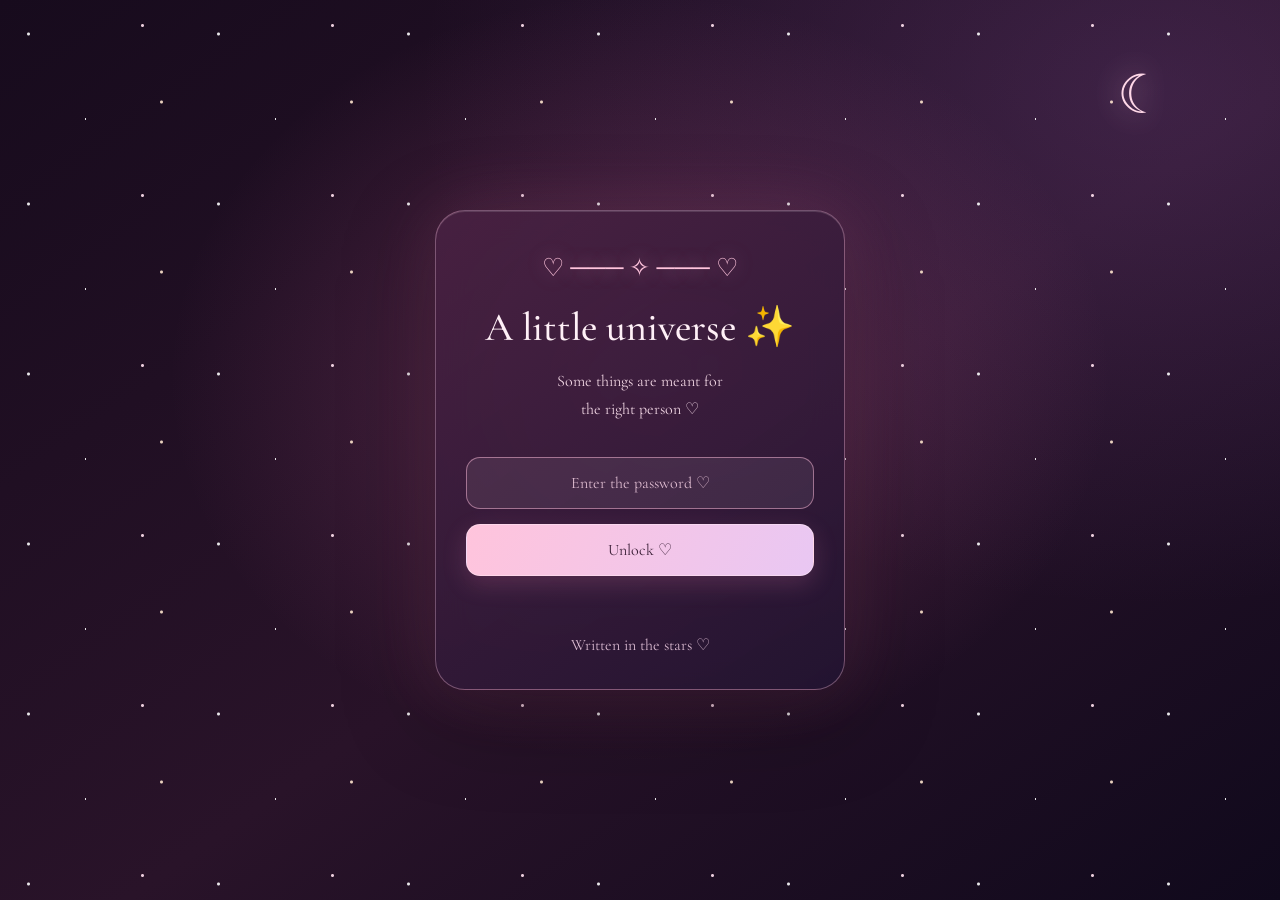
==== commit cf880fb7: "Update index.html" ====
--- a/index.html
+++ b/index.html
@@ -147,7 +147,7 @@
       form.addEventListener("submit", (event) => {
         event.preventDefault();
 
-        if (input.value === "Muskan") {
+        if (input.value === "kruthik") {
           screen.hidden = true;
           content.hidden = false;
           input.value = "";
--- a/styles.css
+++ b/styles.css
@@ -1,582 +1,156 @@
-
 :root {
   color-scheme: dark;
-  --night: #080b20;
-  --ink: #f7f1ff;
-  --muted: #b9b5d1;
-  --lilac: #d8c5ff;
-  --line: rgba(228,219,255,.16);
+  --night: #100817;
+  --ink: #fff5fb;
+  --muted: #d8bfd2;
+  --rose: #ffc0d9;
+  --pink: #f29ac2;
+  --lilac: #d9c5ff;
+  --gold: #ffe8c7;
+  --line: rgba(255, 207, 231, .22);
+  --glass: rgba(37, 17, 43, .72);
 }
-
 * { box-sizing: border-box; }
-
-html {
-  min-height: 100%;
-  background: var(--night);
+html { min-height: 100%; background: var(--night); scroll-behavior: smooth; }
+body {
+  margin: 0; min-height: 100vh; overflow-x: hidden; color: var(--ink);
+  font-family: Manrope, sans-serif;
+  background: linear-gradient(180deg,#100817 0%,#1b1028 48%,#100918 100%);
 }
-
-body {
-  margin: 0;
-  min-height: 100vh;
-  color: var(--ink);
-  font-family: Manrope, sans-serif;
-  background:
-    radial-gradient(ellipse at 50% 0%, #29275b 0%, #11142f 42%, #080b20 82%);
-  overflow-x: hidden;
-}
-
-button, input { font: inherit; }
-button { cursor: pointer; }
-
-button:focus-visible, input:focus-visible {
-  outline: 2px solid #e1caff;
-  outline-offset: 4px;
-}
-
+button,input { font: inherit; }
+button { cursor: pointer; -webkit-tap-highlight-color: transparent; }
+button:focus-visible,input:focus-visible { outline: 2px solid var(--gold); outline-offset: 4px; }
 [hidden] { display: none !important; }
 
-.sky {
-  position: fixed;
-  inset: 0;
-  overflow: hidden;
-  pointer-events: none;
-  z-index: 0;
+/* The universe: plum darkness, rose nebulae and a half-lit quarter moon */
+.sky { position: fixed; inset: 0; z-index: 0; overflow: hidden; pointer-events: none;
+  background: radial-gradient(ellipse at 50% 80%,rgba(135,55,113,.22),transparent 48%),
+    radial-gradient(ellipse at 12% 28%,rgba(105,48,119,.24),transparent 43%),
+    linear-gradient(150deg,#100817 0%,#21112d 48%,#0d0a1c 100%); }
+.sky::before,.sky::after { content:""; position:absolute; width:78vw; height:45vw; min-width:420px; border-radius:50%; filter:blur(76px); pointer-events:none; }
+.sky::before { top:18%; left:-28%; transform:rotate(-25deg); background:radial-gradient(ellipse,rgba(221,91,151,.28),rgba(128,75,168,.14) 48%,transparent 73%); }
+.sky::after { right:-32%; bottom:0; transform:rotate(24deg); background:radial-gradient(ellipse,rgba(151,89,190,.28),rgba(211,104,158,.12) 45%,transparent 73%); }
+.nebula { position:absolute; width:72vw; height:46vw; min-width:390px; min-height:260px; border-radius:50%; filter:blur(66px); pointer-events:none; }
+.nebula-one { top:7%; left:-34%; transform:rotate(-28deg); background:radial-gradient(ellipse,rgba(219,103,158,.35),rgba(126,76,169,.15) 48%,transparent 72%); }
+.nebula-two { right:-35%; top:37%; transform:rotate(24deg); background:radial-gradient(ellipse,rgba(169,91,183,.34),rgba(211,104,159,.12) 48%,transparent 72%); }
+.nebula-three { left:10%; bottom:-31%; width:80vw; height:50vw; background:radial-gradient(ellipse,rgba(190,92,151,.25),rgba(119,77,164,.12) 48%,transparent 72%); }
+.moon-halo { position:absolute; top:3%; right:clamp(1rem,11vw,10rem); width:clamp(250px,39vw,490px); aspect-ratio:1; border-radius:50%; background:radial-gradient(circle,rgba(255,208,222,.24),rgba(220,183,255,.13) 35%,transparent 72%); filter:blur(18px); }
+.moon { position:absolute; top:8%; right:clamp(4rem,17vw,17rem); width:clamp(125px,18vw,218px); aspect-ratio:1; overflow:hidden; border-radius:50%; background:
+  radial-gradient(circle at 29% 23%,rgba(255,255,255,.98),transparent 13%),
+  radial-gradient(circle at 69% 68%,rgba(145,125,151,.2),transparent 17%),
+  radial-gradient(circle at 35% 66%,rgba(164,137,163,.2),transparent 12%),
+  linear-gradient(135deg,#fff7ed 0%,#f5dfe8 42%,#d9cce8 100%);
+  clip-path:inset(0 0 0 50% round 0 100% 100% 0);
+  filter:drop-shadow(0 0 22px rgba(255,218,231,.55)) drop-shadow(0 0 70px rgba(216,174,255,.3)); }
+.moon::after { content:""; position:absolute; inset:0; border-radius:inherit; background:radial-gradient(circle at 28% 35%,rgba(132,100,131,.2) 0 5%,transparent 6%),radial-gradient(circle at 68% 25%,rgba(132,100,151,.18) 0 3%,transparent 4%),radial-gradient(circle at 56% 70%,rgba(132,100,151,.16) 0 6%,transparent 7%); }
+.moon-crater { position:absolute; z-index:1; border-radius:50%; background:rgba(125,96,133,.2); box-shadow:inset 2px 2px 5px rgba(90,65,110,.15); }
+.crater-one { width:15%; height:15%; top:25%; left:58%; }.crater-two { width:9%; height:9%; top:63%; left:30%; }.crater-three { width:12%; height:12%; top:45%; left:73%; }
+.stars { position:absolute; inset:-8%; pointer-events:none; background-repeat:repeat; }
+.stars-a { opacity:.95; background-image:radial-gradient(2px 2px at 12px 26px,#fff 55%,transparent 100%),radial-gradient(1px 1px at 83px 71px,#ffe4f0 55%,transparent 100%),radial-gradient(2px 2px at 155px 135px,#fff 55%,transparent 100%),radial-gradient(1px 1px at 213px 45px,#fff 55%,transparent 100%),radial-gradient(1.5px 1.5px at 250px 170px,#ffe8d2 55%,transparent 100%),radial-gradient(1px 1px at 310px 95px,#e7d9ff 55%,transparent 100%); background-size:340px 230px; animation:star-twinkle 6s ease-in-out infinite alternate; }
+.stars-b { opacity:.7; background-image:radial-gradient(1px 1px at 48px 104px,#fff 55%,transparent 100%),radial-gradient(2px 2px at 188px 22px,#f0d9ff 55%,transparent 100%),radial-gradient(2px 2px at 270px 158px,#fff 55%,transparent 100%),radial-gradient(1px 1px at 115px 180px,#fff 55%,transparent 100%); background-size:310px 220px; animation:star-twinkle 9s ease-in-out infinite alternate-reverse; }
+.stars-c { opacity:.5; background-image:radial-gradient(2px 2px at 75px 60px,#fff 55%,transparent 100%),radial-gradient(1px 1px at 210px 110px,#f4d9ff 55%,transparent 100%),radial-gradient(1.5px 1.5px at 300px 35px,#fff 55%,transparent 100%); background-size:390px 260px; animation:star-drift 42s linear infinite; }
+.constellation { position:absolute; width:155px; height:110px; opacity:.35; background:radial-gradient(3px 3px at 10% 15%,#fff 55%,transparent 100%),radial-gradient(2px 2px at 45% 35%,#fff 55%,transparent 100%),radial-gradient(3px 3px at 80% 10%,#fff 55%,transparent 100%),radial-gradient(2px 2px at 65% 80%,#fff 55%,transparent 100%),linear-gradient(25deg,transparent 24%,rgba(255,211,235,.5) 24.5%,transparent 25.5%); filter:drop-shadow(0 0 5px rgba(255,214,237,.65)); }
+.constellation-one { top:31%; left:9%; transform:rotate(15deg); }.constellation-two { right:9%; bottom:22%; transform:rotate(-35deg) scale(.78); }
+.shooting-star { position:absolute; top:19%; left:11%; width:120px; height:2px; opacity:0; background:linear-gradient(90deg,transparent,rgba(255,255,255,.95),transparent); filter:drop-shadow(0 0 5px #fff); transform:rotate(-35deg); animation:shooting 15s ease-in-out 3s infinite; }
+.horizon-glow { position:absolute; bottom:-29%; left:-10%; width:120%; height:60%; background:radial-gradient(ellipse,rgba(197,91,153,.26),rgba(115,75,157,.1) 42%,transparent 70%); filter:blur(24px); }
+
+/* Page frame and glass surfaces */
+.shell { position:relative; z-index:1; width:min(100% - 36px,940px); margin:0 auto; padding:7vh 0 70px; }
+.panel { background:linear-gradient(145deg,rgba(55,27,61,.76),rgba(24,15,43,.82)); border:1px solid var(--line); box-shadow:0 25px 90px rgba(0,0,0,.34),inset 0 1px rgba(255,255,255,.09); backdrop-filter:blur(20px); -webkit-backdrop-filter:blur(20px); }
+.eyebrow { margin:0 0 16px; color:#f0bfd9; font-size:10px; letter-spacing:.22em; font-weight:600; text-transform:uppercase; }
+h1,h2 { font-family:"Cormorant Garamond",Georgia,serif; font-weight:400; }
+
+/* Pink password portal */
+#password-screen { position:fixed; inset:0; z-index:10000; display:flex; align-items:center; justify-content:center; padding:24px; overflow:auto; color:#fff0f6; text-align:center; font-family:"Cormorant Garamond",Georgia,serif; background:radial-gradient(ellipse at 50% 42%,rgba(194,91,147,.3),transparent 52%),radial-gradient(ellipse at 90% 10%,rgba(134,83,164,.24),transparent 45%),linear-gradient(145deg,#170b1d,#291329 55%,#10091c); }
+.password-stars { position:absolute; inset:0; pointer-events:none; opacity:.9; background-image:radial-gradient(2px 2px at 15% 20%,#fff 50%,transparent 100%),radial-gradient(2px 2px at 75% 15%,#ffe0ee 50%,transparent 100%),radial-gradient(1px 1px at 45% 70%,#fff 50%,transparent 100%),radial-gradient(2px 2px at 85% 60%,#ffe6cf 50%,transparent 100%); background-size:190px 170px; }
+.password-moon { position:absolute; top:7%; right:9%; color:#ffd8e8; font-size:54px; text-shadow:0 0 30px rgba(255,202,226,.65); }
+.password-card { position:relative; width:100%; max-width:410px; padding:42px 30px 34px; border:1px solid rgba(255,195,222,.35); border-radius:30px; background:linear-gradient(145deg,rgba(74,34,67,.86),rgba(34,20,49,.9)); box-shadow:0 24px 90px rgba(0,0,0,.34),0 0 70px rgba(226,111,169,.2),inset 0 1px rgba(255,255,255,.13); backdrop-filter:blur(16px); -webkit-backdrop-filter:blur(16px); }
+.password-ornament { color:#ffc4dd; font-size:25px; text-shadow:0 0 18px rgba(255,174,211,.6); }
+.password-card h1 { margin:20px 0 12px; color:#fff0f7; font-size:40px; font-weight:500; }
+.password-card p { color:#efd4e2; line-height:1.75; }
+#password-input { width:100%; margin-top:18px; padding:15px; border:1px solid rgba(255,190,219,.5); border-radius:14px; background:rgba(255,239,247,.08); color:white; text-align:center; font-size:16px; }
+#password-input::placeholder { color:#dcb9ce; }
+#password-submit { width:100%; margin-top:15px; padding:15px; border:1px solid rgba(255,235,244,.48); border-radius:14px; background:linear-gradient(115deg,#ffc4dc,#e9c7f3); color:#3c2038; font-size:16px; box-shadow:0 8px 25px rgba(230,126,177,.2); transition:transform .2s,filter .2s; }
+#password-submit:hover { transform:translateY(-2px); filter:brightness(1.06); }
+#password-error { min-height:22px; margin-bottom:0; color:#ffb9d4; font-family:Manrope,sans-serif; font-size:13px; }
+.password-footer { margin-top:24px; color:#d9b9d0; }
+
+/* Welcome: editorial, intimate and centred */
+.universe { animation:fade-up .8s ease both; }
+.topbar { display:flex; align-items:center; justify-content:space-between; margin-bottom:8vh; }
+.wordmark { display:flex; align-items:center; gap:10px; color:#f6d9e9; text-decoration:none; font-size:12px; letter-spacing:.08em; }
+.welcome { position:relative; margin:0 auto 48px; padding:20px 12px 30px; text-align:center; }
+.welcome::before { content:"✧"; display:block; margin-bottom:13px; color:#ffd3e6; font-size:24px; text-shadow:0 0 22px rgba(255,180,216,.8); }
+.welcome .eyebrow { margin-bottom:20px; }
+.welcome h1 { margin:0; font-size:clamp(49px,8vw,78px); line-height:.96; letter-spacing:-.035em; text-shadow:0 5px 38px rgba(0,0,0,.25); }
+.welcome h1 em { color:#ffc2dc; font-weight:400; }
+.welcome-copy { max-width:390px; margin:22px auto 0; color:var(--muted); font-size:12px; line-height:1.9; }
+
+/* Today's note becomes a keepsake letter */
+.message-card { position:relative; isolation:isolate; width:min(100%,660px); min-height:330px; margin:0 auto; padding:clamp(28px,6vw,52px); border:1px solid rgba(255,196,222,.32); border-radius:28px; text-align:center; background:linear-gradient(145deg,rgba(70,34,66,.79),rgba(29,19,48,.88)); box-shadow:0 25px 75px rgba(0,0,0,.28),0 0 55px rgba(206,100,157,.11),inset 0 1px rgba(255,255,255,.13); backdrop-filter:blur(20px); -webkit-backdrop-filter:blur(20px); }
+.message-card::before { content:""; position:absolute; z-index:-1; inset:9px; border:1px solid rgba(255,210,230,.13); border-radius:21px; pointer-events:none; }
+.message-card::after { content:"♡"; position:absolute; top:16px; right:25px; color:rgba(255,196,222,.38); font-family:Georgia,serif; font-size:26px; }
+.card-topline { display:flex; align-items:center; justify-content:center; gap:11px; color:#f0c8df; font-size:10px; letter-spacing:.15em; text-transform:uppercase; }
+.tiny-star { color:var(--gold); font-size:17px; text-shadow:0 0 12px rgba(255,230,183,.7); }
+.music-icon-button,.archive-music-button { position:relative; display:inline-grid; place-items:center; width:38px; height:38px; flex:0 0 38px; margin-left:7px; padding:0; border:1px solid rgba(255,202,226,.58); border-radius:50%; color:#fff1f7; font-size:17px; background:radial-gradient(circle at 32% 24%,rgba(255,255,255,.24),transparent 48%),linear-gradient(145deg,rgba(235,143,188,.35),rgba(151,105,178,.24)); box-shadow:0 0 0 3px rgba(235,170,208,.07),0 0 18px rgba(230,151,194,.2),inset 0 1px rgba(255,255,255,.22); transition:transform .25s,border-color .25s,box-shadow .25s,background .25s; }
+.music-icon-button::before,.archive-music-button::before { content:""; position:absolute; inset:-5px; border:1px solid rgba(255,210,231,.15); border-radius:inherit; }
+.music-icon-button:hover,.archive-music-button:hover { transform:translateY(-2px) scale(1.07); border-color:rgba(255,235,244,.9); box-shadow:0 0 0 4px rgba(235,170,208,.09),0 0 26px rgba(255,171,211,.4),inset 0 1px rgba(255,255,255,.3); }
+.music-icon-button.is-playing,.archive-music-button.is-playing { color:#fff5d9; border-color:rgba(255,232,184,.9); background:linear-gradient(145deg,rgba(239,190,164,.43),rgba(185,119,173,.3)); box-shadow:0 0 0 4px rgba(242,218,172,.08),0 0 28px rgba(255,225,169,.4),inset 0 1px rgba(255,255,255,.3); }
+.music-symbol { position:relative; z-index:1; line-height:1; }
+.today-content { padding:32px 0 10px; }
+.placeholder-orbit { margin:0 auto 13px; color:#ffd5e7; font-size:23px; text-shadow:0 0 18px rgba(255,185,218,.7); animation:breathe 4s ease-in-out infinite; }
+.today-content h2 { margin:0 0 17px; color:#fff0f7; font-size:clamp(32px,5vw,46px); line-height:1.05; }
+.today-content p { max-width:490px; margin:0 auto; color:#f0dfeb; font-size:13px; line-height:2.05; white-space:pre-wrap; }
+.primary-button { width:100%; max-width:290px; margin-top:27px; padding:15px 20px; border:1px solid rgba(255,239,247,.55); border-radius:999px; color:#45233d; background:linear-gradient(105deg,#ffe0ec,#f5c2dc 52%,#e5d0f8); font-size:12px; font-weight:700; letter-spacing:.025em; box-shadow:0 9px 28px rgba(223,123,174,.2),inset 0 1px rgba(255,255,255,.6); transition:transform .25s,box-shadow .25s,opacity .25s; }
+.primary-button:hover:not(:disabled) { transform:translateY(-3px); box-shadow:0 13px 34px rgba(223,123,174,.34); }
+.primary-button:disabled { cursor:default; opacity:.72; }
+.primary-button span { margin-left:8px; font-size:16px; }
+.hint { min-height:16px; margin:15px 0 0; color:#c5aabe; font-size:10px; }
+
+/* Archive: a little library of saved moments */
+.archive-section { width:min(100%,720px); margin:82px auto 0; }
+.section-heading { display:flex; align-items:end; justify-content:space-between; gap:15px; margin-bottom:22px; padding:0 3px; }
+.section-heading .eyebrow { margin-bottom:7px; }
+.section-heading h2 { margin:0; color:#fff0f7; font-size:36px; }
+.archive-count { padding-bottom:6px; color:#d0b5c9; font-size:10px; white-space:nowrap; }
+.archive-list { display:grid; gap:12px; }
+.archive-item { overflow:hidden; border:1px solid rgba(255,196,222,.2); border-radius:17px; background:linear-gradient(115deg,rgba(56,30,58,.76),rgba(28,20,45,.78)); box-shadow:0 10px 30px rgba(0,0,0,.12),inset 0 1px rgba(255,255,255,.06); backdrop-filter:blur(14px); -webkit-backdrop-filter:blur(14px); transition:border-color .25s,transform .25s,background .25s; }
+.archive-item:hover { border-color:rgba(255,196,222,.38); transform:translateY(-1px); }
+.archive-heading { display:flex; align-items:center; gap:10px; padding:0 16px 0 20px; }
+.archive-toggle { display:flex; flex:1; min-width:0; align-items:center; justify-content:space-between; gap:15px; padding:18px 0; border:0; color:var(--ink); text-align:left; background:transparent; }
+.archive-meta { display:grid; min-width:0; gap:6px; }
+.archive-date { color:#d7aeca; font-size:9px; letter-spacing:.14em; text-transform:uppercase; }
+.archive-title { overflow-wrap:anywhere; color:#fff0f7; font-family:"Cormorant Garamond",Georgia,serif; font-size:25px; font-weight:400; }
+.archive-chevron { flex:0 0 auto; color:#f3bfd8; transition:transform .2s; }
+.archive-item.open .archive-chevron { transform:rotate(180deg); }
+.archive-music-button { width:35px; height:35px; flex-basis:35px; margin-left:0; font-size:15px; }
+.archive-body { display:none; padding:20px 22px 23px; border-top:1px solid rgba(255,196,222,.16); background:rgba(18,12,31,.25); }
+.archive-item.open .archive-body { display:block; animation:fade-up .35s ease both; }
+.archive-message { margin:0; color:#eddfeb; font-size:12px; line-height:2; white-space:pre-wrap; }
+.empty-note { padding:28px; border:1px dashed rgba(255,196,222,.3); border-radius:17px; color:#d4b9ce; font-size:12px; text-align:center; background:rgba(40,20,48,.3); }
+.hidden { display:none !important; }
+.footer { display:flex; justify-content:space-between; max-width:720px; margin:68px auto 0; color:#b69aaf; font-size:9px; letter-spacing:.1em; }
+
+@keyframes star-twinkle { from { opacity:.48; } to { opacity:1; } }
+@keyframes star-drift { from { transform:translateY(0); } to { transform:translateY(-32px); } }
+@keyframes shooting { 0%,72%,100% { opacity:0; transform:translate(0,0) rotate(-35deg); } 74% { opacity:.9; } 79% { opacity:0; transform:translate(150px,95px) rotate(-35deg); } }
+@keyframes breathe { 0%,100% { opacity:.65; transform:scale(1); } 50% { opacity:1; transform:scale(1.1); } }
+@keyframes fade-up { from { opacity:0; transform:translateY(9px); } to { opacity:1; transform:translateY(0); } }
+@media (prefers-reduced-motion:reduce) { *,*::before,*::after { animation-duration:.01ms !important; animation-iteration-count:1 !important; transition-duration:.01ms !important; scroll-behavior:auto !important; } }
+@media (max-width:560px) {
+  .shell { width:min(100% - 24px,940px); padding-top:5vh; }
+  .password-card { padding:35px 23px 29px; border-radius:24px; }
+  .moon { top:5%; right:4%; width:clamp(105px,29vw,150px); opacity:.9; }
+  .moon-halo { top:1%; right:-9%; }
+  .topbar { margin-bottom:7vh; }
+  .welcome { margin-bottom:34px; }
+  .welcome h1 { font-size:clamp(44px,13vw,62px); }
+  .message-card { min-height:300px; padding:30px 22px; border-radius:22px; }
+  .message-card::before { inset:7px; border-radius:16px; }
+  .archive-section { margin-top:62px; }
+  .section-heading h2 { font-size:31px; }
+  .archive-heading { padding-left:14px; padding-right:10px; }
+  .archive-title { font-size:22px; }
+  .archive-music-button { width:33px; height:33px; flex-basis:33px; }
+  .footer { margin-top:52px; }
 }
-
-.nebula {
-  position: absolute;
-  width: 70vw;
-  height: 55vw;
-  border-radius: 50%;
-  filter: blur(65px);
-  opacity: .16;
-}
-
-.nebula-one {
-  top: 15%;
-  left: -25%;
-  background: #8964d9;
-}
-
-.nebula-two {
-  right: -25%;
-  bottom: 5%;
-  background: #bd6cae;
-}
-
-.moon {
-  position: absolute;
-  top: 7%;
-  right: 13%;
-  width: clamp(74px, 11vw, 132px);
-  aspect-ratio: 1;
-  border-radius: 50%;
-  background: linear-gradient(135deg, #fff9e8, #d9d7ff 75%);
-  box-shadow: 0 0 34px #dad5ff38, 0 0 110px #a99fff24;
-}
-
-.moon:after {
-  content: "";
-  position: absolute;
-  width: 100%;
-  height: 100%;
-  border-radius: 50%;
-  background: #20234b;
-  left: 23%;
-  top: -10%;
-  opacity: .25;
-}
-
-.stars {
-  position: absolute;
-  inset: 0;
-  opacity: .65;
-  background-repeat: repeat;
-}
-
-.stars-a {
-  background-image:
-    radial-gradient(1px 1px at 12px 26px, #fff, transparent),
-    radial-gradient(1px 1px at 83px 71px, #d8d5ff, transparent),
-    radial-gradient(2px 2px at 155px 135px, #fff, transparent),
-    radial-gradient(1px 1px at 213px 45px, #fff, transparent);
-  background-size: 260px 190px;
-  animation: twinkle 7s ease-in-out infinite alternate;
-}
-
-.stars-b {
-  background-image:
-    radial-gradient(1px 1px at 48px 104px, #fff, transparent),
-    radial-gradient(1px 1px at 188px 22px, #c8c7ff, transparent),
-    radial-gradient(2px 2px at 270px 158px, #fff, transparent);
-  background-size: 330px 220px;
-  animation: twinkle 9s ease-in-out infinite alternate-reverse;
-}
-
-.shooting-star {
-  position: absolute;
-  top: 17%;
-  left: 12%;
-  width: 90px;
-  height: 1px;
-  background: linear-gradient(90deg, transparent, #ffffffcc, transparent);
-  transform: rotate(-35deg);
-  opacity: 0;
-  animation: shooting 13s ease-in-out 3s infinite;
-}
-
-.horizon-glow {
-  position: absolute;
-  bottom: -24%;
-  left: -10%;
-  width: 120%;
-  height: 55%;
-  background: radial-gradient(ellipse, #7458bd38, transparent 65%);
-}
-
-.shell {
-  position: relative;
-  z-index: 1;
-  width: min(100% - 36px, 940px);
-  margin: 0 auto;
-  padding: 7vh 0 70px;
-}
-
-.panel {
-  background: linear-gradient(145deg, #191d42d9, #0c0f27d1);
-  border: 1px solid var(--line);
-  box-shadow: 0 25px 90px #0003, inset 0 1px #ffffff09;
-  backdrop-filter: blur(18px);
-}
-
-.eyebrow {
-  margin: 0 0 16px;
-  font-size: 10px;
-  letter-spacing: .22em;
-  font-weight: 600;
-  color: #c3b7e9;
-}
-
-h1, h2 {
-  font-family: "Cormorant Garamond", Georgia, serif;
-  font-weight: 400;
-}
-
-#password-screen {
-  position: fixed;
-  inset: 0;
-  z-index: 10000;
-  display: flex;
-  align-items: center;
-  justify-content: center;
-  padding: 24px;
-  overflow: auto;
-  color: #fff0f6;
-  text-align: center;
-  font-family: "Cormorant Garamond", Georgia, serif;
-  background:
-    radial-gradient(ellipse at 15% 15%, #6b3858 0%, transparent 42%),
-    radial-gradient(ellipse at 85% 85%, #553050 0%, transparent 45%),
-    linear-gradient(145deg, #080b20, #211328, #080b20);
-}
-
-.password-stars {
-  position: absolute;
-  inset: 0;
-  pointer-events: none;
-  opacity: .8;
-  background-image:
-    radial-gradient(2px 2px at 15% 20%, #fff 50%, transparent 100%),
-    radial-gradient(2px 2px at 75% 15%, #ffd8e9 50%, transparent 100%),
-    radial-gradient(1px 1px at 45% 70%, #fff 50%, transparent 100%),
-    radial-gradient(2px 2px at 85% 60%, #ffd8e9 50%, transparent 100%),
-    radial-gradient(1px 1px at 25% 85%, #fff 50%, transparent 100%);
-  background-size: 190px 170px;
-}
-
-.password-moon {
-  position: absolute;
-  top: 7%;
-  right: 9%;
-  color: #ffd7e7;
-  font-size: 44px;
-}
-
-.password-card {
-  position: relative;
-  width: 100%;
-  max-width: 390px;
-  padding: 38px 26px;
-  border: 1px solid #d98bb477;
-  border-radius: 28px;
-  background: #130e20dc;
-  box-shadow: 0 0 50px #d45b9b25;
-  backdrop-filter: blur(12px);
-}
-
-.password-ornament { color: #f5b3d0; font-size: 23px; }
-
-.password-card h1 {
-  margin: 20px 0 12px;
-  font-size: 38px;
-  font-weight: 500;
-  color: #fff0f6;
-}
-
-.password-card p { color: #e6c9dc; line-height: 1.7; }
-
-#password-input {
-  width: 100%;
-  margin-top: 18px;
-  padding: 15px;
-  border: 1px solid #d98bb4;
-  border-radius: 13px;
-  background: #ffffff08;
-  color: white;
-  text-align: center;
-  font-size: 16px;
-}
-
-#password-input::placeholder { color: #c7a4ba; }
-
-#password-submit {
-  width: 100%;
-  margin-top: 15px;
-  padding: 15px;
-  border: none;
-  border-radius: 13px;
-  background: linear-gradient(120deg, #c66f9b, #e3a0bd);
-  color: #281326;
-  font-size: 16px;
-}
-
-#password-error {
-  min-height: 22px;
-  margin-bottom: 0;
-  color: #ffb9d4;
-  font-family: Manrope, sans-serif;
-  font-size: 13px;
-}
-
-.password-footer { margin-top: 24px; color: #dca9c6; }
-
-.universe { animation: fade-up .8s ease both; }
-
-.topbar {
-  display: flex;
-  align-items: center;
-  justify-content: space-between;
-  margin-bottom: 9vh;
-}
-
-.wordmark {
-  text-decoration: none;
-  color: #e7dcff;
-  display: flex;
-  gap: 10px;
-  align-items: center;
-  font-size: 12px;
-  letter-spacing: .05em;
-}
-
-.welcome {
-  text-align: center;
-  margin-bottom: 42px;
-}
-
-.welcome .eyebrow { margin-bottom: 20px; }
-
-.welcome h1 {
-  margin: 0;
-  font-size: clamp(47px, 8vw, 73px);
-  line-height: .98;
-  letter-spacing: -.035em;
-}
-
-.welcome h1 em {
-  color: #dfcfff;
-  font-weight: 400;
-}
-
-.welcome-copy {
-  color: var(--muted);
-  font-size: 12px;
-  line-height: 1.8;
-  margin: 22px auto 0;
-  max-width: 360px;
-}
-
-.message-card {
-  width: min(100%, 650px);
-  margin: 0 auto;
-  border-radius: 24px;
-  padding: clamp(25px, 6vw, 48px);
-  text-align: center;
-  min-height: 300px;
-}
-
-.card-topline {
-  display: flex;
-  align-items: center;
-  justify-content: center;
-  gap: 11px;
-  color: #bcb1e4;
-  font-size: 10px;
-  letter-spacing: .13em;
-}
-
-.tiny-star { font-size: 17px; }
-
-.today-content { padding: 28px 0 10px; }
-
-.placeholder-orbit {
-  margin: 0 auto 12px;
-  font-size: 20px;
-  color: #dfcaff;
-  animation: breathe 4s ease-in-out infinite;
-}
-
-.today-content h2 {
-  font-size: clamp(30px, 5vw, 42px);
-  margin: 0 0 13px;
-}
-
-.today-content p {
-  white-space: pre-wrap;
-  color: #d2cee3;
-  line-height: 1.95;
-  font-size: 13px;
-  max-width: 470px;
-  margin: 0 auto;
-}
-
-.primary-button {
-  border: 1px solid #ffffff42;
-  color: #20182e;
-  background: linear-gradient(105deg, #f0e4ff, #cdb7ff);
-  border-radius: 12px;
-  padding: 14px 18px;
-  width: 100%;
-  margin-top: 14px;
-  font-size: 12px;
-  font-weight: 600;
-  box-shadow: 0 8px 28px #ae91ff1f;
-  transition: transform .25s, box-shadow .25s;
-}
-
-.primary-button:hover {
-  transform: translateY(-2px);
-  box-shadow: 0 12px 32px #ae91ff33;
-}
-
-.primary-button span { margin-left: 8px; font-size: 16px; }
-
-.reveal-button { max-width: 285px; margin-top: 24px; }
-
-.hint { font-size: 10px; color: #8f91b6; margin: 14px 0 0; }
-
-/* Date-linked music player */
-.track-player {
-  display: flex;
-  align-items: center;
-  gap: 12px;
-  width: min(100%, 390px);
-  margin: 25px auto 0;
-  padding: 12px;
-  border: 1px solid #d9c9ff35;
-  border-radius: 16px;
-  text-align: left;
-  background: linear-gradient(110deg, #cbb4ff18, #f5d9ff0b);
-}
-
-.track-icon {
-  width: 39px;
-  height: 39px;
-  flex: 0 0 39px;
-  display: grid;
-  place-items: center;
-  border-radius: 12px;
-  color: #eadfff;
-  background: #cbb4ff25;
-  font-size: 19px;
-}
-
-.track-info {
-  flex: 1;
-  min-width: 0;
-  display: grid;
-  gap: 4px;
-}
-
-.track-info strong {
-  color: #eee7ff;
-  font-size: 10px;
-  font-weight: 600;
-  overflow-wrap: anywhere;
-}
-
-.track-info span { color: #aaa4c7; font-size: 9px; }
-
-.track-button {
-  border: 1px solid #ded1ff40;
-  background: #cdb9ff1f;
-  color: #e7ddff;
-  border-radius: 10px;
-  padding: 10px 12px;
-  font-size: 10px;
-  white-space: nowrap;
-}
-
-.archive-section {
-  margin: 75px auto 0;
-  width: min(100%, 720px);
-}
-
-.section-heading {
-  display: flex;
-  align-items: end;
-  justify-content: space-between;
-  gap: 15px;
-  margin-bottom: 20px;
-}
-
-.section-heading .eyebrow { margin-bottom: 7px; }
-
-.section-heading h2 { font-size: 33px; margin: 0; }
-
-.archive-count {
-  color: #9996bb;
-  font-size: 10px;
-  white-space: nowrap;
-  padding-bottom: 5px;
-}
-
-.archive-list { display: grid; gap: 10px; }
-
-.archive-item {
-  border: 1px solid var(--line);
-  border-radius: 14px;
-  background: #101330a8;
-  overflow: hidden;
-  backdrop-filter: blur(12px);
-}
-
-.archive-toggle {
-  display: flex;
-  width: 100%;
-  text-align: left;
-  align-items: center;
-  justify-content: space-between;
-  gap: 20px;
-  padding: 17px 19px;
-  background: transparent;
-  border: 0;
-  color: var(--ink);
-}
-
-.archive-meta { display: grid; gap: 5px; }
-
-.archive-date {
-  color: #a9a5c9;
-  font-size: 9px;
-  letter-spacing: .13em;
-  text-transform: uppercase;
-}
-
-.archive-title {
-  font-family: "Cormorant Garamond", Georgia, serif;
-  font-size: 24px;
-  font-weight: 400;
-}
-
-.archive-chevron {
-  color: #d7c5ff;
-  transition: transform .2s;
-}
-
-.archive-item.open .archive-chevron { transform: rotate(180deg); }
-
-.archive-body {
-  display: none;
-  border-top: 1px solid var(--line);
-  padding: 18px 20px 20px;
-}
-
-.archive-item.open .archive-body {
-  display: block;
-  animation: fade-up .35s ease both;
-}
-
-.archive-message {
-  margin: 0;
-  color: #d1cde1;
-  font-size: 12px;
-  line-height: 1.9;
-  white-space: pre-wrap;
-}
-
-.archive-body .track-player {
-  width: 100%;
-  margin-top: 17px;
-}
-
-.empty-note {
-  font-size: 12px;
-  color: #a5a0c3;
-  border: 1px dashed var(--line);
-  border-radius: 14px;
-  padding: 25px;
-  text-align: center;
-}
-
-.footer {
-  display: flex;
-  justify-content: space-between;
-  margin: 65px auto 0;
-  max-width: 720px;
-  color: #777b9f;
-  font-size: 9px;
-  letter-spacing: .1em;
-}
-
-@keyframes twinkle {
-  from { opacity: .32; }
-  to { opacity: .82; }
-}
-
-@keyframes shooting {
-  0%, 72%, 100% { opacity: 0; transform: translate(0,0) rotate(-35deg); }
-  74% { opacity: .8; }
-  79% { opacity: 0; transform: translate(140px,90px) rotate(-35deg); }
-}
-
-@keyframes breathe {
-  0%, 100% { opacity: .65; transform: scale(1); }
-  50% { opacity: 1; transform: scale(1.08); }
-}
-
-@keyframes fade-up {
-  from { opacity: 0; transform: translateY(9px); }
-  to { opacity: 1; transform: translateY(0); }
-}
-
-@media (prefers-reduced-motion: reduce) {
-  *, *::before, *::after {
-    animation-duration: .01ms !important;
-    animation-iteration-count: 1 !important;
-    transition-duration: .01ms !important;
-  }
-}
-
-@media (max-width: 560px) {
-  .shell { width: min(100% - 24px, 940px); padding-top: 5vh; }
-  .password-card { border-radius: 22px; }
-  .moon { top: 4%; right: -4%; opacity: .72; }
-  .topbar { margin-bottom: 7vh; }
-  .welcome h1 { font-size: clamp(44px, 13vw, 62px); }
-  .message-card { border-radius: 20px; }
-  .archive-section { margin-top: 58px; }
-  .section-heading h2 { font-size: 29px; }
-  .track-player { gap: 8px; }
-  .track-button { padding: 10px 9px; }
-}
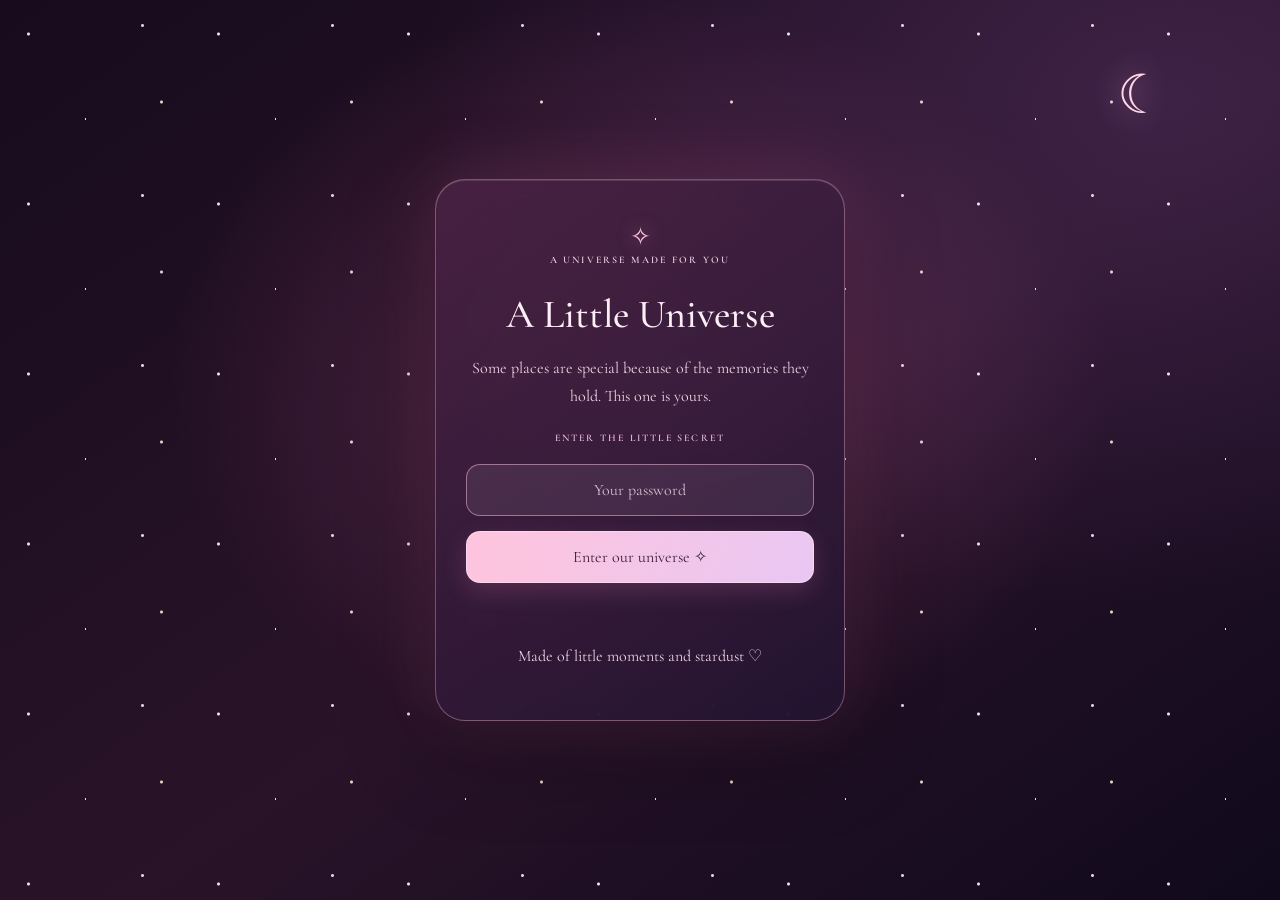
==== commit f2438404: "Update index.html" ====
--- a/index.html
+++ b/index.html
@@ -1,164 +1,172 @@
 
-<!doctype html>
+<!DOCTYPE html>
 <html lang="en">
 <head>
-  <meta charset="utf-8">
-  <meta name="viewport" content="width=device-width, initial-scale=1">
-  <meta name="theme-color" content="#080b20">
-  <meta name="description" content="A small universe of thoughtful daily messages.">
-  <title>A Little Universe ✦</title>
+  <meta charset="UTF-8">
+  <meta name="viewport" content="width=device-width, initial-scale=1.0">
+  <meta name="theme-color" content="#100817">
+  <title>A Little Universe</title>
 
   <link rel="preconnect" href="https://fonts.googleapis.com">
   <link rel="preconnect" href="https://fonts.gstatic.com" crossorigin>
-  <link href="https://fonts.googleapis.com/css2?family=Cormorant+Garamond:wght@400;500;600&family=Manrope:wght@300;400;500;600&display=swap" rel="stylesheet">
+  <link href="https://fonts.googleapis.com/css2?family=Cormorant+Garamond:wght@400;500;600&family=Manrope:wght@400;500;600;700&display=swap" rel="stylesheet">
+
   <link rel="stylesheet" href="./styles.css">
-  <script src="./app.js" defer></script>
 </head>
 <body>
 
-  <!-- Password screen -->
-  <div id="password-screen">
-    <div class="password-stars" aria-hidden="true"></div>
+  <!-- Background universe -->
+  <div class="sky" aria-hidden="true">
+    <div class="nebula nebula-one"></div>
+    <div class="nebula nebula-two"></div>
+    <div class="nebula nebula-three"></div>
+    <div class="moon-halo"></div>
+    <div class="moon">
+      <span class="moon-crater crater-one"></span>
+      <span class="moon-crater crater-two"></span>
+      <span class="moon-crater crater-three"></span>
+    </div>
+    <div class="stars stars-a"></div>
+    <div class="stars stars-b"></div>
+    <div class="stars stars-c"></div>
+    <div class="constellation constellation-one"></div>
+    <div class="constellation constellation-two"></div>
+    <div class="shooting-star"></div>
+    <div class="horizon-glow"></div>
+  </div>
+
+  <!-- Password portal -->
+  <section id="password-screen">
+    <div class="password-stars"></div>
     <div class="password-moon" aria-hidden="true">☾</div>
 
-    <section class="password-card">
-      <div class="password-ornament">♡ ─── ✧ ─── ♡</div>
-      <h1>A little universe ✨</h1>
-      <p>Some things are meant for<br>the right person ♡</p>
+    <form class="password-card" id="password-form">
+      <div class="password-ornament" aria-hidden="true">✧</div>
 
-      <form id="password-form">
-        <input id="password-input" type="password"
-          placeholder="Enter the password ♡" autocomplete="off" required>
-        <button id="password-submit" type="submit">Unlock ♡</button>
-        <p id="password-error" aria-live="polite"></p>
-      </form>
+      <p class="eyebrow">A universe made for you</p>
+      <h1>A Little Universe</h1>
+      <p>
+        Some places are special because of the memories
+        they hold. This one is yours.
+      </p>
 
-      <div class="password-footer">Written in the stars ♡</div>
+      <label for="password-input" class="eyebrow">Enter the little secret</label>
+      <input
+        id="password-input"
+        type="password"
+        placeholder="Your password"
+        autocomplete="current-password"
+        required
+      >
+
+      <button id="password-submit" type="submit">
+        Enter our universe ✧
+      </button>
+
+      <p id="password-error" role="alert" aria-live="polite"></p>
+      <p class="password-footer">Made of little moments and stardust ♡</p>
+    </form>
+  </section>
+
+  <!-- Main website -->
+  <main id="site-content" class="shell universe" hidden>
+    <header class="topbar">
+      <a class="wordmark" href="#" aria-label="A Little Universe home">
+        <span aria-hidden="true">✧</span>
+        A LITTLE UNIVERSE
+      </a>
+      <span class="wordmark">♡</span>
+    </header>
+
+    <section class="welcome">
+      <p class="eyebrow">A place among the stars</p>
+      <h1>Welcome to your<br><em>little universe.</em></h1>
+      <p class="welcome-copy">
+        A collection of little thoughts, favourite songs,
+        and moments worth keeping.
+      </p>
     </section>
-  </div>
 
-  <!-- Website -->
-  <div id="website-content" hidden>
-
-    <div class="sky" aria-hidden="true">
-      <div class="nebula nebula-one"></div>
-      <div class="nebula nebula-two"></div>
-      <div class="nebula nebula-three"></div>
-
-      <div class="moon-halo"></div>
-      <div class="moon">
-        <span class="moon-crater crater-one"></span>
-        <span class="moon-crater crater-two"></span>
-        <span class="moon-crater crater-three"></span>
+    <section class="message-card panel" aria-label="Today's message">
+      <div class="card-topline">
+        <span class="tiny-star">✧</span>
+        <span id="today-date">A note for today</span>
+        <span class="tiny-star">✧</span>
+        <button
+          id="today-play"
+          class="music-icon-button"
+          type="button"
+          aria-label="Play today's song"
+          hidden
+        >
+          <span class="music-symbol">♫</span>
+        </button>
       </div>
 
-      <div class="stars stars-a"></div>
-      <div class="stars stars-b"></div>
-      <div class="stars stars-c"></div>
+      <div id="today-content" class="today-content" aria-live="polite">
+        <div class="placeholder-orbit" aria-hidden="true">✧</div>
+        <h2>A little something for you</h2>
+        <p>
+          There's a little note waiting here,
+          written just for today.
+        </p>
+      </div>
 
-      <div class="constellation constellation-one"></div>
-      <div class="constellation constellation-two"></div>
+      <button id="reveal-button" class="primary-button" type="button" disabled>
+        Reveal today's message <span>♡</span>
+      </button>
 
-      <div class="shooting-star"></div>
-      <div class="horizon-glow"></div>
-    </div>
+      <p id="reveal-hint" class="hint" aria-live="polite">
+        Preparing your little note...
+      </p>
+    </section>
 
-    <main class="shell">
-      <section id="universe" class="universe">
+    <section class="archive-section">
+      <div class="section-heading">
+        <div>
+          <p class="eyebrow">Saved in the stars</p>
+          <h2>Our little archive</h2>
+        </div>
+        <span id="archive-count" class="archive-count">0 notes</span>
+      </div>
 
-        <header class="topbar">
-          <a class="wordmark" href="#" aria-label="A Little Universe home">
-            ✦ <span>a little universe</span>
-          </a>
-        </header>
+      <div id="archive-list" class="archive-list"></div>
 
-        <section class="welcome">
-          <p class="eyebrow">A NOTE UNDER THE NIGHT SKY</p>
-          <h1>For this day,<br><em>and the little things.</em></h1>
-          <p class="welcome-copy">
-            No rush. Let the stars settle, then open today's words.
-          </p>
-        </section>
+      <div id="archive-empty" class="empty-note hidden">
+        Your collection of little moments will appear here. ✧
+      </div>
+    </section>
 
-        <section class="message-card panel" aria-live="polite">
+    <footer class="footer">
+      <span>MADE WITH ♡</span>
+      <span>UNDER THE SAME SKY ✧</span>
+    </footer>
+  </main>
 
-          <div class="card-topline">
-            <span class="tiny-star">✧</span>
-            <span id="today-date" class="date-label"></span>
+  <script>
+    // Password portal
+    const passwordForm = document.getElementById("password-form");
+    const passwordInput = document.getElementById("password-input");
+    const passwordError = document.getElementById("password-error");
+    const passwordScreen = document.getElementById("password-screen");
+    const siteContent = document.getElementById("site-content");
 
-            <!-- Small today's music button -->
-            <button id="today-play" class="music-icon-button"
-              type="button" aria-label="Play today's song"
-              title="Play today's song" hidden>
-              <span class="music-symbol">♫</span>
-            </button>
-          </div>
+    passwordForm.addEventListener("submit", function (event) {
+      event.preventDefault();
 
-          <div id="today-content" class="today-content">
-            <div class="placeholder-orbit">✧</div>
-            <h2>One small moment</h2>
-            <p>Your note is waiting here.</p>
-          </div>
-
-          <button id="reveal-button" class="primary-button reveal-button" type="button">
-            Reveal today's message <span>♡</span>
-          </button>
-
-          <p id="reveal-hint" class="hint">
-            A little note, just for today.
-          </p>
-
-        </section>
-
-        <section class="archive-section">
-          <div class="section-heading">
-            <div>
-              <p class="eyebrow">THE DAYS BEFORE</p>
-              <h2>A trail of little stars</h2>
-            </div>
-            <span class="archive-count" id="archive-count">0 notes</span>
-          </div>
-
-          <div id="archive-list" class="archive-list"></div>
-
-          <p id="archive-empty" class="empty-note hidden">
-            The older stars will appear here as the days go by.
-          </p>
-        </section>
-
-        <footer class="footer">
-          <span>made of stardust & kind thoughts</span>
-          <span>☾ ✦</span>
-        </footer>
-
-      </section>
-    </main>
-  </div>
-
-  <!-- Password verification -->
-  <script>
-    (() => {
-      const screen = document.getElementById("password-screen");
-      const content = document.getElementById("website-content");
-      const form = document.getElementById("password-form");
-      const input = document.getElementById("password-input");
-      const error = document.getElementById("password-error");
-
-      form.addEventListener("submit", (event) => {
-        event.preventDefault();
-
-        if (input.value === "kruthik") {
-          screen.hidden = true;
-          content.hidden = false;
-          input.value = "";
-        } else {
-          error.textContent = "Not quite! Try again ♡";
-          input.value = "";
-          input.focus();
-        }
-      });
-    })();
+      if (passwordInput.value === "kruthik") {
+        passwordError.textContent = "";
+        passwordScreen.hidden = true;
+        siteContent.hidden = false;
+      } else {
+        passwordError.textContent = "That isn't quite right. Try again. ♡";
+        passwordInput.value = "";
+        passwordInput.focus();
+      }
+    });
   </script>
 
+  <script src="./app.js"></script>
 </body>
-</html>
+        </html>
+        
